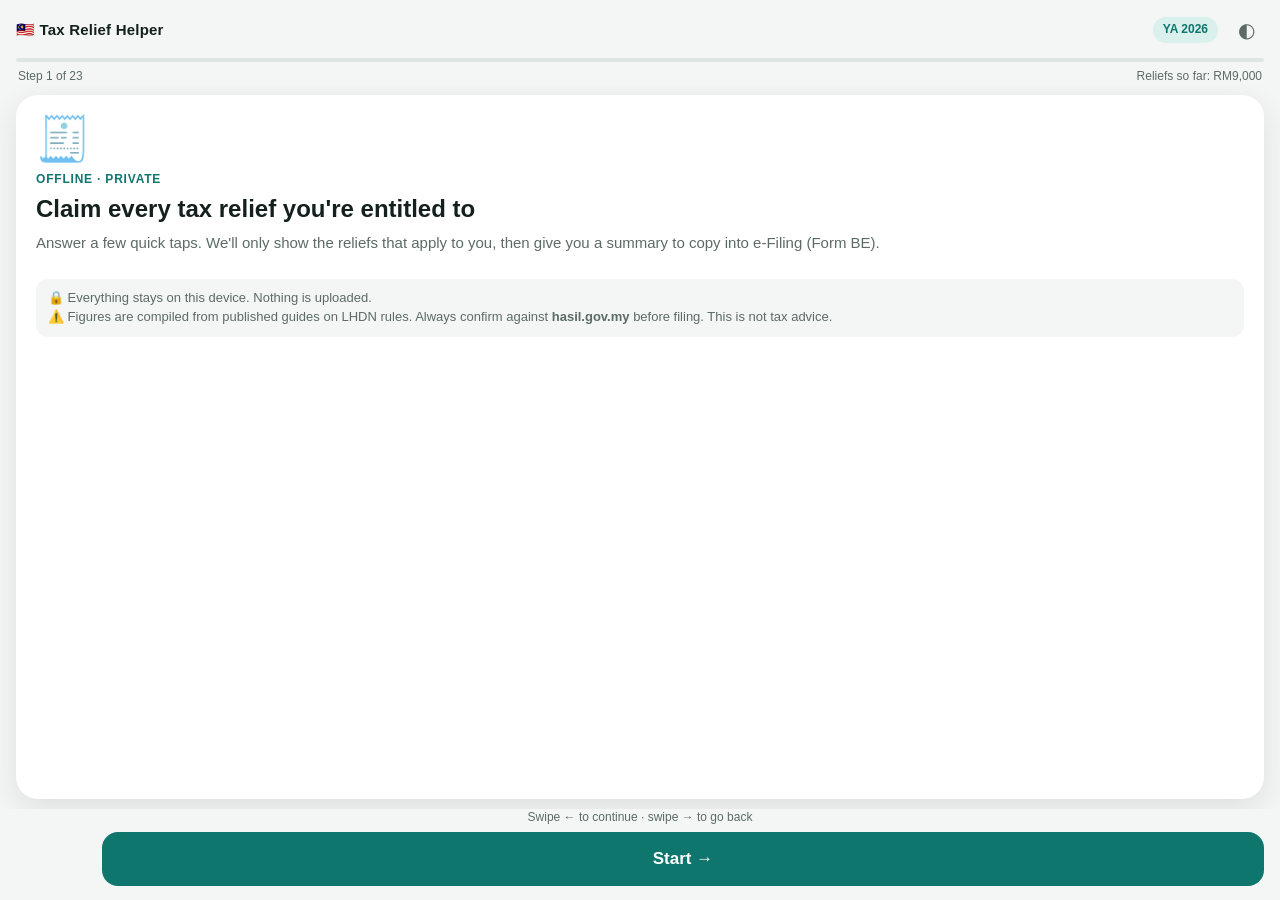
==== tax-relief/index.html @ a1e0f0de "Add offline Malaysia tax relief helper (YA 2025/2026) Co-Authored-By: Claude Opus 5.5 <noreply@anthr" ====
<!doctype html>
<html lang="en">
<head>
<meta charset="utf-8">
<meta name="viewport" content="width=device-width, initial-scale=1, viewport-fit=cover, user-scalable=no">
<meta name="theme-color" content="#0f766e">
<meta name="apple-mobile-web-app-capable" content="yes">
<meta name="apple-mobile-web-app-status-bar-style" content="black-translucent">
<meta name="apple-mobile-web-app-title" content="Relief Helper">
<title>Tax Relief Helper</title>
<style>
:root{
  --bg:#f4f6f5; --card:#ffffff; --ink:#14201d; --muted:#5c6b67; --line:#dfe5e3;
  --brand:#0f766e; --brand-ink:#ffffff; --brand-soft:#d9f0ec; --accent:#f59e0b; --danger:#c2410c; --ok:#15803d;
  --shadow:0 10px 30px rgba(15,40,35,.10);
}
@media (prefers-color-scheme: dark){
  :root:not([data-theme="light"]){
    --bg:#0c1311; --card:#15201d; --ink:#e8efed; --muted:#9db0ab; --line:#26332f;
    --brand:#2dd4bf; --brand-ink:#04201c; --brand-soft:#123a34; --accent:#fbbf24; --danger:#fb923c; --ok:#4ade80;
    --shadow:0 10px 30px rgba(0,0,0,.4);
  }
}
:root[data-theme="dark"]{
  --bg:#0c1311; --card:#15201d; --ink:#e8efed; --muted:#9db0ab; --line:#26332f;
  --brand:#2dd4bf; --brand-ink:#04201c; --brand-soft:#123a34; --accent:#fbbf24; --danger:#fb923c; --ok:#4ade80;
  --shadow:0 10px 30px rgba(0,0,0,.4);
}
*{box-sizing:border-box;-webkit-tap-highlight-color:transparent}
html,body{margin:0;height:100%;background:var(--bg);color:var(--ink);font:16px/1.45 -apple-system,BlinkMacSystemFont,"Segoe UI",Roboto,Helvetica,Arial,sans-serif;overscroll-behavior:none}
body{display:flex;flex-direction:column;padding:env(safe-area-inset-top) env(safe-area-inset-right) env(safe-area-inset-bottom) env(safe-area-inset-left)}
header{display:flex;align-items:center;gap:10px;padding:12px 16px 6px}
header h1{font-size:15px;margin:0;font-weight:700;letter-spacing:.2px;flex:1}
header .pill{font-size:12px;font-weight:700;background:var(--brand-soft);color:var(--brand);padding:4px 10px;border-radius:99px}
.iconbtn{border:0;background:transparent;color:var(--muted);font-size:20px;width:36px;height:36px;border-radius:10px}
.progress{height:4px;margin:4px 16px 0;background:var(--line);border-radius:4px;overflow:hidden}
.progress>i{display:block;height:100%;width:0;background:var(--brand);transition:width .3s}
.meta{display:flex;justify-content:space-between;font-size:12px;color:var(--muted);padding:6px 18px 0}
main{flex:1;position:relative;overflow:hidden;touch-action:pan-y}
.card{position:absolute;inset:10px 16px 10px;background:var(--card);border-radius:22px;box-shadow:var(--shadow);padding:22px 20px;display:flex;flex-direction:column;overflow-y:auto;transition:transform .28s ease,opacity .28s ease}
.card.out-left{transform:translateX(-110%);opacity:0}
.card.out-right{transform:translateX(110%);opacity:0}
.card.in-right{transform:translateX(110%);opacity:0;transition:none}
.card.in-left{transform:translateX(-110%);opacity:0;transition:none}
.emoji{font-size:44px;line-height:1;margin-bottom:10px}
.kicker{font-size:12px;font-weight:700;text-transform:uppercase;letter-spacing:.8px;color:var(--brand)}
h2{font-size:24px;line-height:1.2;margin:6px 0 8px}
p.sub{color:var(--muted);margin:0 0 14px;font-size:15px}
.cap{display:inline-block;font-size:13px;font-weight:700;color:var(--ink);background:var(--brand-soft);padding:4px 10px;border-radius:99px;margin-bottom:14px}
.spacer{flex:1;min-height:12px}
.opts{display:grid;gap:10px}
.opt{display:flex;align-items:center;gap:12px;width:100%;text-align:left;border:2px solid var(--line);background:transparent;color:var(--ink);border-radius:16px;padding:16px;font-size:17px;font-weight:600}
.opt .e{font-size:24px}
.opt.sel{border-color:var(--brand);background:var(--brand-soft)}
.opt:active{transform:scale(.98)}
.row2{display:grid;grid-template-columns:1fr 1fr;gap:10px}
.big{font-size:40px;font-weight:800;letter-spacing:-1px;margin:6px 0 2px;font-variant-numeric:tabular-nums}
.big small{font-size:18px;font-weight:700;color:var(--muted);margin-right:4px}
.chips{display:flex;flex-wrap:wrap;gap:8px;margin:12px 0}
.chip{border:2px solid var(--line);background:transparent;color:var(--ink);border-radius:99px;padding:10px 14px;font-size:15px;font-weight:700}
.chip.sel{border-color:var(--brand);background:var(--brand);color:var(--brand-ink)}
input[type=range]{width:100%;height:44px;accent-color:var(--brand);margin:4px 0}
.stepper{display:flex;align-items:center;justify-content:space-between;border:2px solid var(--line);border-radius:16px;padding:8px 10px 8px 16px;margin-bottom:10px}
.stepper .lab{font-weight:600;font-size:15px;flex:1;padding-right:8px}
.stepper .lab small{display:block;color:var(--muted);font-weight:500;font-size:12.5px}
.stepper .ctl{display:flex;align-items:center;gap:8px}
.stepper button{width:44px;height:44px;border-radius:12px;border:0;background:var(--brand-soft);color:var(--brand);font-size:24px;font-weight:800}
.stepper .n{min-width:24px;text-align:center;font-weight:800;font-size:20px;font-variant-numeric:tabular-nums}
.sublist .item{border-top:1px solid var(--line);padding:12px 0}
.sublist .item:first-child{border-top:0}
.sublist .hd{display:flex;justify-content:space-between;font-weight:600;font-size:15px}
.sublist .hd span:last-child{font-variant-numeric:tabular-nums}
.note{font-size:13px;color:var(--muted);background:var(--bg);border-radius:12px;padding:10px 12px;margin-top:12px}
.warn{color:var(--danger)}
.nav{display:flex;gap:10px;padding:0 16px 14px}
.nav button{flex:1;height:54px;border-radius:16px;border:0;font-size:17px;font-weight:700}
.nav .back{background:var(--card);color:var(--ink);box-shadow:var(--shadow);flex:0 0 76px}
.nav .next{background:var(--brand);color:var(--brand-ink)}
.nav .skip{background:transparent;color:var(--muted);flex:0 0 auto;padding:0 12px}
.hint{text-align:center;font-size:12px;color:var(--muted);padding:0 0 6px}
.sum-row{display:flex;justify-content:space-between;gap:12px;padding:9px 0;border-bottom:1px solid var(--line);font-size:15px}
.sum-row span:last-child{font-weight:700;font-variant-numeric:tabular-nums;white-space:nowrap}
.sum-row.total{border-bottom:0;font-size:17px}
.hero{background:var(--brand);color:var(--brand-ink);border-radius:18px;padding:16px;margin:4px 0 14px}
.hero .l{font-size:13px;opacity:.85;font-weight:600}
.hero .v{font-size:32px;font-weight:800;font-variant-numeric:tabular-nums}
.hero .g{display:grid;grid-template-columns:1fr 1fr;gap:10px;margin-top:10px}
.hero .g div{background:rgba(255,255,255,.14);border-radius:12px;padding:8px 10px}
.hero .g b{display:block;font-size:18px}
h3{font-size:15px;margin:18px 0 6px}
.docs li{margin:4px 0;font-size:14px}
.actions{display:grid;grid-template-columns:1fr 1fr;gap:10px;margin-top:16px}
.actions button{height:48px;border-radius:14px;border:2px solid var(--line);background:transparent;color:var(--ink);font-weight:700;font-size:15px}
.toast{position:fixed;left:50%;bottom:calc(90px + env(safe-area-inset-bottom));transform:translateX(-50%);background:var(--ink);color:var(--bg);padding:10px 16px;border-radius:12px;font-size:14px;opacity:0;transition:opacity .2s;pointer-events:none}
.toast.show{opacity:1}
@media print{
  header,.progress,.meta,.nav,.hint,.actions{display:none!important}
  main{overflow:visible}
  .card{position:static;box-shadow:none;inset:auto}
}
</style>
</head>
<body>
<header>
  <h1>🇲🇾 Tax Relief Helper</h1>
  <span class="pill" id="yaPill">YA 2026</span>
  <button class="iconbtn" id="themeBtn" aria-label="Switch theme">◐</button>
</header>
<div class="progress"><i id="bar"></i></div>
<div class="meta"><span id="stepNo"></span><span id="runTotal"></span></div>
<main id="stage"></main>
<div class="hint" id="hint">Swipe ← to continue · swipe → to go back</div>
<div class="nav">
  <button class="back" id="backBtn" aria-label="Back">←</button>
  <button class="skip" id="skipBtn">Not for me</button>
  <button class="next" id="nextBtn">Next →</button>
</div>
<div class="toast" id="toast"></div>

<script>
"use strict";
/* ============================================================
   RELIEF DATA — Malaysia resident individual, Form BE.
   YA 2025 = income earned in 2025 (filed in 2026).
   YA 2026 = income earned in 2026 (filed in 2027), with Budget 2026 changes.
   Figures compiled from published guides; verify against LHDN (hasil.gov.my).
   ============================================================ */
const RM = n => "RM" + Math.round(n).toLocaleString("en-MY");
const BANDS = [[5000,0],[15000,.01],[15000,.03],[15000,.06],[20000,.11],[30000,.19],[300000,.25],[200000,.26],[1400000,.28],[Infinity,.30]];
function taxOn(ci){let t=0,left=Math.max(0,ci);for(const [w,r] of BANDS){const x=Math.min(left,w);t+=x*r;left-=x;if(left<=0)break;}return t;}

const RELIEFS = [
  {id:"individual", cat:"Personal", e:"🧍", t:"Individual & dependent relatives", cap:9000, auto:true,
   docs:[], note:"Given automatically to every resident individual."},
  {id:"disabledSelf", cat:"Personal", e:"♿", t:"Disabled individual", cap:7000, fixed:true, when:s=>s.a.disabled==="yes",
   docs:["JKM disability (OKU) card / certification"]},
  {id:"spouse", cat:"Family", e:"💍", t:"Spouse / alimony to former wife", cap:4000, fixed:true, when:s=>s.a.married==="yes" && s.a.spouseIncome==="no",
   docs:["Marriage certificate","Spouse's proof of no income / joint assessment election"]},
  {id:"disabledSpouse", cat:"Family", e:"♿", t:"Disabled spouse", cap:6000, fixed:true, when:s=>s.a.married==="yes" && s.a.spouseDisabled==="yes",
   docs:["Spouse's JKM certification"]},
  {id:"childcare", cat:"Children", e:"🧸", ya:{2025:"Registered childcare centre / kindergarten, child aged 6 or below",2026:"Registered childcare, kindergarten, day-care or after-school transit centre, child aged 12 or below"},
   t:"Childcare / kindergarten fees", cap:3000, when:s=>s.a.youngKids==="yes",
   docs:["Receipts from a centre registered with JKM / Ministry of Education"], tip:"Only one parent can claim for the same child."},
  {id:"breastfeed", cat:"Children", e:"🍼", t:"Breastfeeding equipment", cap:1000, when:s=>s.a.gender==="f" && s.a.baby==="yes",
   docs:["Receipt for breast pump, cooler bag, etc."], tip:"Mothers only, child aged 2 or below, once every 2 years."},
  {id:"sspn", cat:"Children", e:"🎓", t:"SSPN net savings", cap:8000, when:s=>s.a.hasKids==="yes",
   docs:["SSPN annual statement (deposits minus withdrawals in the year)"]},
  {id:"medical", cat:"Medical", e:"🩺", t:"Medical expenses — self, spouse & children", cap:10000, group:true, when:()=>true,
   subs:[
     {id:"serious", t:"Serious illness & fertility treatment", cap:10000},
     {id:"vaccine", t:"Vaccinations", cap:1000, ya:{2025:"Listed vaccines only",2026:"Any NPRA-registered vaccine"}},
     {id:"dental", t:"Dental examination & treatment", cap:1000},
     {id:"checkup", t:"Check-up, screening, self-test kits, mental health", cap:1000},
     {id:"learning", t:"Child learning disability — diagnosis & intervention", capYA:{2025:6000,2026:10000}, when:s=>s.a.hasKids==="yes"}
   ], docs:["Clinic/hospital receipts","Doctor's certification for serious illness"]},
  {id:"parents", cat:"Medical", e:"👵", t:"Medical care for parents / grandparents", cap:8000, when:s=>s.a.parents==="yes",
   docs:["Receipts","Medical practitioner's certification for care/treatment"], tip:"Includes full check-up & vaccination (sub-limit RM1,000). Parents must live in Malaysia."},
  {id:"equipment", cat:"Medical", e:"🦽", t:"Supporting equipment for disabled family", cap:6000, when:s=>s.a.disabledFamily==="yes"||s.a.disabled==="yes",
   docs:["Receipts for wheelchair, hearing aid, dialysis machine, prosthetics, etc."], tip:"Spectacles and optical lenses don't qualify."},
  {id:"eduFees", cat:"Education", e:"📚", t:"Your own education fees", cap:7000, when:s=>s.a.studying==="yes",
   docs:["Fee receipts","Offer letter / course details"], tip:"Recognised upskilling / self-enhancement courses are capped at RM2,000 within this."},
  {id:"lifestyle", cat:"Lifestyle", e:"📱", t:"Lifestyle — books, gadgets, internet", cap:2500, when:()=>true,
   docs:["Receipts for books, phone, tablet, PC","Internet bills in your name"], tip:"Not for business use. Covers self, spouse and children."},
  {id:"sports", cat:"Lifestyle", e:"🏸", t:"Sports & fitness", cap:1000, when:()=>true,
   docs:["Receipts for equipment, gym / court fees, race registrations"]},
  {id:"tourism", cat:"Lifestyle", e:"🏝️", t:"Tourist attraction & cultural entrance fees", cap:1000, onlyYA:[2026], when:()=>true,
   docs:["Entrance tickets / receipts"], tip:"New for YA 2026 (Budget 2026)."},
  {id:"green", cat:"Lifestyle", e:"🔌", ya:{2025:"EV charging equipment / subscription, food waste composting machine",2026:"EV charging, composting machine, food waste grinder, home CCTV"},
   t:"EV charging & green home items", cap:2500, when:()=>true,
   docs:["Purchase / installation / subscription receipts"], tip:"Not for business use."},
  {id:"epf", cat:"Savings", e:"🏦", t:"EPF contributions (employee)", cap:4000, suggest:s=>Math.min(4000,s.income*0.11), when:s=>s.a.job==="employed"||s.a.job==="self",
   docs:["EA form (shows EPF deducted)","i-Akaun statement"], tip:"Part of the RM7,000 combined life insurance + EPF limit."},
  {id:"life", cat:"Savings", e:"🛡️", t:"Life insurance / family takaful", ya:{2025:"Self and spouse",2026:"Self, spouse and (new) eligible children"}, cap:3000, when:()=>true,
   docs:["Insurer's annual premium statement"]},
  {id:"prs", cat:"Savings", e:"📈", t:"Private Retirement Scheme & deferred annuity", cap:3000, when:()=>true,
   docs:["PRS provider's annual statement"]},
  {id:"eduMed", cat:"Savings", e:"🏥", t:"Education & medical insurance premiums", cap:4000, when:()=>true,
   docs:["Insurer's annual premium statement"]},
  {id:"socso", cat:"Savings", e:"🧾", t:"SOCSO & EIS contributions", cap:350, suggest:s=>s.a.job==="employed"?Math.min(350,Math.round(Math.min(s.income,72000)*0.007)):0, when:s=>s.a.job==="employed",
   docs:["EA form / payslips"]},
  {id:"home", cat:"Housing", e:"🏠", t:"First home loan interest", capFn:s=>s.a.homePrice==="low"?7000:5000, when:s=>s.a.firstHome==="yes",
   docs:["SPA (signed 1 Jan 2025 – 31 Dec 2027)","Bank's yearly interest statement"], tip:"Interest only, first 3 consecutive years. RM7,000 if price ≤ RM500k; RM5,000 if RM500,001–750,000."}
];

/* Child relief per head (fixed). */
const KIDS = [
  {id:"u18", t:"Under 18", rm:2000},
  {id:"preU", t:"18+ in pre-university", sub:"A-Level, matriculation, foundation", rm:2000},
  {id:"higher", t:"18+ diploma or degree", sub:"Diploma+ in Malaysia, degree+ abroad", rm:8000},
  {id:"oku", t:"Disabled child", sub:"Unmarried, any age", rm:8000},
  {id:"okuStudy", t:"Disabled child also in higher education", sub:"Adds RM8,000 on top", rm:8000}
];

/* ============================================================ STATE */
const KEY = "my-tax-relief-helper-v1";
const fresh = () => ({ya:2026, income:60000, a:{}, amt:{}, sub:{}, kids:{}, zakat:0, donation:0, step:0});
let S = fresh();
try{ const saved = JSON.parse(localStorage.getItem(KEY)||"null"); if(saved && saved.a) S = Object.assign(fresh(), saved); }catch(e){}
const save = () => { try{ localStorage.setItem(KEY, JSON.stringify(S)); }catch(e){} };

function capOf(r){ if(r.capFn) return r.capFn(S); return r.cap; }
function subCap(sb){ return sb.capYA ? sb.capYA[S.ya] : sb.cap; }
function activeReliefs(){ return RELIEFS.filter(r => (!r.onlyYA || r.onlyYA.includes(S.ya)) && (!r.when || r.when(S))); }
function claimOf(r){
  if(r.auto) return r.cap;
  if(r.group){ const subs=r.subs.filter(sb=>!sb.when||sb.when(S)); let t=0; for(const sb of subs) t+=Math.min(S.sub[sb.id]||0, subCap(sb)); return Math.min(t, r.cap); }
  if(r.fixed) return S.amt[r.id] ? r.cap : 0;
  return Math.min(S.amt[r.id]||0, capOf(r));
}
function kidsTotal(){ return KIDS.reduce((t,k)=>t+(S.kids[k.id]||0)*k.rm,0); }
function compute(){
  const rel = activeReliefs();
  let reliefs = rel.reduce((t,r)=>t+claimOf(r),0);
  // EPF + life insurance share a RM7,000 combined limit
  const epf = rel.find(r=>r.id==="epf") ? claimOf(RELIEFS.find(r=>r.id==="epf")) : 0;
  const life = claimOf(RELIEFS.find(r=>r.id==="life"));
  const over = Math.max(0, epf + life - 7000); reliefs -= over;
  if(S.a.hasKids==="yes") reliefs += kidsTotal();
  const donation = Math.min(S.donation||0, S.income*0.10);
  const aggregate = Math.max(0, S.income - donation);
  const chargeable = Math.max(0, aggregate - reliefs);
  const grossTax = taxOn(chargeable);
  let rebate = 0;
  if(chargeable <= 35000){ rebate += 400; if(S.a.married==="yes" && S.a.spouseIncome==="no") rebate += 400; }
  const zakat = S.zakat||0;
  const payable = Math.max(0, grossTax - rebate - zakat);
  const noRelief = Math.max(0, taxOn(Math.max(0, aggregate - 9000)) - (aggregate-9000<=35000?400:0) - zakat);
  return {reliefs, donation, aggregate, chargeable, grossTax, rebate, zakat, payable, saved: Math.max(0, noRelief - payable)};
}

/* ============================================================ STEPS */
function q(key, emoji, kicker, title, sub, options, extra={}){
  return Object.assign({type:"choice", key, emoji, kicker, title, sub, options}, extra);
}
const YN = [{v:"yes",l:"Yes",e:"👍"},{v:"no",l:"No",e:"👎"}];

function buildSteps(){
  const st = [];
  st.push({type:"welcome"});
  st.push(q("ya","📅","Year","Which year are you claiming for?","YA = Year of Assessment (the year you earned the income).",
    [{v:2026,l:"YA 2026 — income in 2026",e:"🆕",sub:"File in 2027 · includes Budget 2026 changes"},{v:2025,l:"YA 2025 — income in 2025",e:"🗂️",sub:"File in 2026"}],{num:true, root:true}));
  st.push({type:"income"});
  st.push(q("job","💼","About you","How do you earn your income?","",
    [{v:"employed",l:"Salaried employee",e:"🧑‍💼"},{v:"self",l:"Self-employed / business",e:"🛠️"},{v:"other",l:"Other / retired",e:"🌴"}]));
  st.push(q("gender","🙂","About you","You are…","Only used for mother-specific reliefs.",[{v:"f",l:"Female",e:"👩"},{v:"m",l:"Male",e:"👨"}]));
  st.push(q("disabled","♿","About you","Are you registered as OKU with JKM?","",YN));
  st.push(q("married","💍","Family","Are you married?","",YN));
  if(S.a.married==="yes"){
    st.push(q("spouseIncome","💼","Family","Does your spouse have income?","Choose No if your spouse has no income or elects joint assessment under you.",YN));
    st.push(q("spouseDisabled","♿","Family","Is your spouse registered OKU?","",YN));
  }
  st.push(q("hasKids","👨‍👩‍👧","Family","Do you have children?","Including adopted and step-children.",YN));
  if(S.a.hasKids==="yes"){
    st.push({type:"kids"});
    st.push(q("youngKids","🧸","Family", S.ya===2026?"Any child aged 12 or below in childcare / after-school care?":"Any child aged 6 or below in childcare / kindergarten?","",YN));
    if(S.a.gender==="f") st.push(q("baby","🍼","Family","Do you have a child aged 2 or below?","",YN));
  }
  st.push(q("parents","👵","Family","Did you pay for your parents' or grandparents' medical care?","",YN));
  st.push(q("disabledFamily","🦽","Family","Did you buy equipment for a disabled spouse, child or parent?","",YN));
  st.push(q("studying","📚","Education","Did you pay for your own course or studies?","Degree, master's, PhD, professional or recognised upskilling courses.",YN));
  st.push(q("firstHome","🏠","Housing","Did you buy your first home (SPA signed 2025–2027)?","",YN));
  if(S.a.firstHome==="yes") st.push(q("homePrice","🏷️","Housing","What was the home's price?","",[{v:"low",l:"Up to RM500,000",e:"🏡",sub:"Relief up to RM7,000"},{v:"mid",l:"RM500,001 – RM750,000",e:"🏘️",sub:"Relief up to RM5,000"}]));
  st.push({type:"divider"});
  for(const r of activeReliefs()){ if(r.auto) continue; if(r.fixed){ st.push({type:"fixed", r}); continue; } st.push({type: r.group?"group":"amount", r}); }
  st.push({type:"extras"});
  st.push({type:"summary"});
  return st;
}

/* ============================================================ RENDER */
const stage = document.getElementById("stage");
let steps = buildSteps(), current = null;
S.step = Math.min(S.step||0, steps.length-1);

function el(html){ const d=document.createElement("div"); d.className="card"; d.innerHTML=html; return d; }
function esc(s){ return String(s).replace(/[&<>"]/g,c=>({"&":"&amp;","<":"&lt;",">":"&gt;",'"':"&quot;"}[c])); }
function yaText(obj){ return obj ? obj[S.ya] : ""; }

function amountUI(id, cap, value, label){
  const pcts = [0,.25,.5,.75,1];
  const step = cap<=1000?50:cap<=5000?100:250;
  return `<div data-amt="${id}" data-cap="${cap}">
    ${label?`<div class="hd"><span>${esc(label)}</span><span>max ${RM(cap)}</span></div>`:""}
    <div class="big"><small>RM</small><span class="val">${Math.round(value).toLocaleString("en-MY")}</span></div>
    <div class="chips">${pcts.map(p=>`<button class="chip ${Math.round(value)===Math.round(cap*p)?"sel":""}" data-set="${Math.round(cap*p)}">${p===0?"None":p===1?"Max":Math.round(p*100)+"%"}</button>`).join("")}</div>
    <input type="range" min="0" max="${cap}" step="${step}" value="${value}" aria-label="Amount">
  </div>`;
}

function render(dir){
  steps = buildSteps();
  S.step = Math.max(0, Math.min(S.step, steps.length-1));
  const s = steps[S.step];
  const card = makeCard(s);
  if(current){
    const old = current;
    old.classList.add(dir>0?"out-left":"out-right");
    setTimeout(()=>old.remove(), 300);
    card.classList.add(dir>0?"in-right":"in-left");
    stage.appendChild(card);
    requestAnimationFrame(()=>requestAnimationFrame(()=>card.classList.remove("in-right","in-left")));
  } else stage.appendChild(card);
  current = card;
  updateChrome(s);
  save();
}

function updateChrome(s){
  const pct = Math.round(S.step/(steps.length-1)*100);
  document.getElementById("bar").style.width = pct+"%";
  document.getElementById("stepNo").textContent = `Step ${S.step+1} of ${steps.length}`;
  const c = compute();
  document.getElementById("runTotal").textContent = `Reliefs so far: ${RM(c.reliefs)}`;
  document.getElementById("yaPill").textContent = "YA "+S.ya;
  const back = document.getElementById("backBtn"), next=document.getElementById("nextBtn"), skip=document.getElementById("skipBtn");
  back.style.visibility = S.step===0?"hidden":"visible";
  skip.style.display = (s.type==="amount"||s.type==="group"||s.type==="fixed")?"":"none";
  next.textContent = s.type==="welcome"?"Start →":s.type==="summary"?"Start over":"Next →";
  document.getElementById("hint").style.visibility = s.type==="summary"?"hidden":"visible";
}

function makeCard(s){
  switch(s.type){
    case "welcome": return el(`
      <div class="emoji">🧾</div><div class="kicker">Offline · private</div>
      <h2>Claim every tax relief you're entitled to</h2>
      <p class="sub">Answer a few quick taps. We'll only show the reliefs that apply to you, then give you a summary to copy into e-Filing (Form BE).</p>
      <div class="note">🔒 Everything stays on this device. Nothing is uploaded.<br>⚠️ Figures are compiled from published guides on LHDN rules. Always confirm against <b>hasil.gov.my</b> before filing. This is not tax advice.</div>
      <div class="spacer"></div>
      ${Object.keys(S.a).length?`<button class="opt" data-reset="1"><span class="e">🔄</span>Clear my saved answers</button>`:""}`);
    case "choice": {
      const cur = S.a[s.key] ?? (s.key==="ya"?S.ya:undefined);
      return el(`<div class="emoji">${s.emoji}</div><div class="kicker">${s.kicker}</div><h2>${esc(s.title)}</h2>${s.sub?`<p class="sub">${esc(s.sub)}</p>`:""}
        <div class="spacer"></div>
        <div class="opts">${s.options.map(o=>`<button class="opt ${String(cur)===String(o.v)?"sel":""}" data-choice="${s.key}" data-v="${o.v}"><span class="e">${o.e}</span><span>${esc(o.l)}${o.sub?`<br><small style="color:var(--muted);font-weight:500">${esc(o.sub)}</small>`:""}</span></button>`).join("")}</div>`);
    }
    case "income": {
      const presets=[36000,60000,96000,150000];
      return el(`<div class="emoji">💰</div><div class="kicker">Income · ${S.ya}</div><h2>Roughly how much did you earn in ${S.ya}?</h2>
        <p class="sub">Total yearly income before deductions (salary + bonus + other income). Used only to estimate your tax.</p>
        <div class="big"><small>RM</small><span id="incVal">${S.income.toLocaleString("en-MY")}</span></div>
        <div class="chips">${presets.map(p=>`<button class="chip ${S.income===p?"sel":""}" data-inc="${p}">${p>=1000?(p/1000)+"k":p}</button>`).join("")}</div>
        <input id="incRange" type="range" min="0" max="400000" step="1000" value="${S.income}" aria-label="Yearly income">
        <div class="note">Tip: your EA form from your employer shows this figure.</div>`);
    }
    case "kids": return el(`<div class="emoji">👧</div><div class="kicker">Child relief</div><h2>How many children in each group?</h2>
        <p class="sub">Unmarried children. Tap + or −. Relief is per child.</p>
        ${KIDS.map(k=>`<div class="stepper"><div class="lab">${esc(k.t)} <small>${k.sub?esc(k.sub)+" · ":""}${RM(k.rm)} each</small></div>
          <div class="ctl"><button data-kid="${k.id}" data-d="-1">−</button><span class="n">${S.kids[k.id]||0}</span><button data-kid="${k.id}" data-d="1">+</button></div></div>`).join("")}
        <div class="note">If you and your spouse are assessed separately, each child's relief is claimed by one parent (or shared).</div>`);
    case "divider": {
      const n = activeReliefs().filter(r=>!r.auto).length;
      return el(`<div class="emoji">✅</div><div class="kicker">Profile done</div><h2>${n} reliefs may apply to you</h2>
        <p class="sub">Next, set how much you spent on each. Tap a quick amount or slide. Tap <b>Not for me</b> to skip.</p>
        <div class="note">Your RM9,000 individual relief is already included.</div>`);
    }
    case "fixed": {
      const r=s.r;
      if(S.amt[r.id]===undefined) S.amt[r.id]=1;
      return el(`<div class="emoji">${r.e}</div><div class="kicker">${r.cat}</div><h2>${esc(r.t)}</h2>
        <span class="cap">Fixed relief ${RM(r.cap)}</span>
        <p class="sub">Based on your answers you qualify. Keep these ready:</p>
        <ul class="docs">${r.docs.map(d=>`<li>${esc(d)}</li>`).join("")}</ul>
        <div class="spacer"></div>
        <div class="opts"><button class="opt ${S.amt[r.id]?"sel":""}" data-fixed="${r.id}" data-v="1"><span class="e">✅</span>Claim ${RM(r.cap)}</button>
        <button class="opt ${!S.amt[r.id]?"sel":""}" data-fixed="${r.id}" data-v="0"><span class="e">✖️</span>Don't claim</button></div>`);
    }
    case "amount": {
      const r=s.r, cap=capOf(r);
      if(S.amt[r.id]===undefined && r.suggest) S.amt[r.id]=Math.round(r.suggest(S)/10)*10;
      const v=Math.min(S.amt[r.id]||0, cap);
      const scope = yaText(r.ya);
      return el(`<div class="emoji">${r.e}</div><div class="kicker">${r.cat}</div><h2>${esc(r.t)}</h2>
        <span class="cap">Up to ${RM(cap)}</span>
        ${scope?`<p class="sub">${esc(scope)}</p>`:""}
        ${amountUI(r.id, cap, v)}
        ${r.suggest?`<div class="note">💡 Pre-filled estimate from your income. Check your EA form / statement.</div>`:""}
        ${r.tip?`<div class="note">${esc(r.tip)}</div>`:""}
        <div class="note">📎 Keep: ${r.docs.map(esc).join(" · ")}</div>`);
    }
    case "group": {
      const r=s.r, subs=r.subs.filter(sb=>!sb.when||sb.when(S));
      return el(`<div class="emoji">${r.e}</div><div class="kicker">${r.cat}</div><h2>${esc(r.t)}</h2>
        <span class="cap">Up to ${RM(r.cap)} combined · <span id="grpTot">${RM(claimOf(r))}</span></span>
        <div class="sublist">${subs.map(sb=>`<div class="item">${amountUI("sub:"+sb.id, subCap(sb), Math.min(S.sub[sb.id]||0, subCap(sb)), sb.t)}${sb.ya?`<div class="note" style="margin-top:0">${esc(yaText(sb.ya))}</div>`:""}</div>`).join("")}</div>
        <div class="note">📎 Keep: ${r.docs.map(esc).join(" · ")}</div>`);
    }
    case "extras": return el(`<div class="emoji">🕌</div><div class="kicker">Rebates & deductions</div><h2>Zakat and donations</h2>
        <p class="sub">Zakat reduces your tax directly (ringgit for ringgit). Approved donations reduce your income, up to 10% of it.</p>
        ${amountUI("zakat", 10000, Math.min(S.zakat,10000), "Zakat / fitrah paid")}
        <div style="height:10px"></div>
        ${amountUI("donation", Math.max(1000, Math.round(S.income*0.10/100)*100), Math.min(S.donation, Math.max(1000,Math.round(S.income*0.10/100)*100)), "Donations to approved bodies")}
        <div class="note">📎 Keep official receipts with the approval reference number.</div>`);
    case "summary": return summaryCard();
  }
}

function summaryCard(){
  const c = compute();
  const rows = [];
  for(const r of activeReliefs()){ const v=claimOf(r); if(v>0) rows.push([r.e+" "+r.t, v, r]); }
  if(S.a.hasKids==="yes") for(const k of KIDS){ const n=S.kids[k.id]||0; if(n) rows.push(["👧 Child — "+k.t+" ×"+n, n*k.rm, {docs:["Birth certificate / MyKid","Proof of study for 18+"]}]); }
  const epf=claimOf(RELIEFS.find(r=>r.id==="epf")), life=claimOf(RELIEFS.find(r=>r.id==="life"));
  const docs = new Set(); rows.forEach(r=>(r[2].docs||[]).forEach(d=>docs.add(d)));
  if(S.zakat) docs.add("Zakat receipts"); if(S.donation) docs.add("Donation receipts (approved bodies)");
  const unused = activeReliefs().filter(r=>!r.auto && !r.fixed && claimOf(r)===0).map(r=>r.t);
  return el(`<div class="kicker">Your YA ${S.ya} summary</div><h2>Here's what to claim</h2>
    <div class="hero"><div class="l">Total reliefs</div><div class="v">${RM(c.reliefs)}</div>
      <div class="g"><div>Estimated tax<b>${RM(c.payable)}</b></div><div>Saved by reliefs<b>${RM(c.saved)}</b></div></div></div>
    ${rows.map(r=>`<div class="sum-row"><span>${esc(r[0])}</span><span>${RM(r[1])}</span></div>`).join("")}
    ${epf+life>7000?`<div class="note warn">EPF + life insurance are capped at RM7,000 combined; the extra ${RM(epf+life-7000)} was removed.</div>`:""}
    <h3>Tax estimate</h3>
    <div class="sum-row"><span>Income</span><span>${RM(S.income)}</span></div>
    ${c.donation?`<div class="sum-row"><span>Less approved donations</span><span>− ${RM(c.donation)}</span></div>`:""}
    <div class="sum-row"><span>Less reliefs</span><span>− ${RM(c.reliefs)}</span></div>
    <div class="sum-row"><span>Chargeable income</span><span>${RM(c.chargeable)}</span></div>
    <div class="sum-row"><span>Tax before rebates</span><span>${RM(c.grossTax)}</span></div>
    ${c.rebate?`<div class="sum-row"><span>Rebate (income ≤ RM35k)</span><span>− ${RM(c.rebate)}</span></div>`:""}
    ${c.zakat?`<div class="sum-row"><span>Zakat rebate</span><span>− ${RM(Math.min(c.zakat,c.grossTax-c.rebate>0?c.grossTax-c.rebate:0))}</span></div>`:""}
    <div class="sum-row total"><span>Estimated tax payable</span><span>${RM(c.payable)}</span></div>
    <div class="note">Compare this with the PCB (MTD) your employer deducted (on your EA form) to see if you'll get a refund.</div>
    ${unused.length?`<h3>💡 Not used yet</h3><p class="sub" style="margin:0">${unused.map(esc).join(" · ")}</p>`:""}
    <h3>📎 Documents to keep (7 years)</h3>
    <ul class="docs">${[...docs].map(d=>`<li>${esc(d)}</li>`).join("")||"<li>None needed beyond your EA form</li>"}</ul>
    <div class="actions"><button data-act="copy">📋 Copy summary</button><button data-act="print">🖨️ Print / PDF</button></div>
    <div class="note">Estimate for resident individuals using the YA ${S.ya} tax bands (0%–30%). Not tax advice — confirm figures with LHDN before submitting on MyTax.</div>`);
}

function summaryText(){
  const c=compute(); const lines=[`Tax relief summary — YA ${S.ya}`];
  for(const r of activeReliefs()){ const v=claimOf(r); if(v>0) lines.push(`${r.t}: ${RM(v)}`); }
  if(S.a.hasKids==="yes") for(const k of KIDS){ const n=S.kids[k.id]||0; if(n) lines.push(`Child — ${k.t} ×${n}: ${RM(n*k.rm)}`); }
  lines.push("", `Total reliefs: ${RM(c.reliefs)}`, `Chargeable income: ${RM(c.chargeable)}`, `Estimated tax payable: ${RM(c.payable)}`);
  if(S.zakat) lines.push(`Zakat: ${RM(S.zakat)}`);
  if(c.donation) lines.push(`Approved donations: ${RM(c.donation)}`);
  return lines.join("\n");
}

/* ============================================================ INTERACTION */
function toast(t){ const x=document.getElementById("toast"); x.textContent=t; x.classList.add("show"); setTimeout(()=>x.classList.remove("show"),1600); }
function go(d){
  const s = steps[S.step];
  if(s.type==="summary" && d>0){ if(!confirm("Start over and clear all answers?")) return; S = fresh(); current && current.remove(); current=null; render(1); return; }
  if(d>0 && s.type==="choice" && S.a[s.key]===undefined && s.key!=="ya"){ toast("Tap an option to continue"); return; }
  const ns = S.step + d; if(ns<0 || ns>=steps.length) return;
  S.step = ns; render(d);
  if(navigator.vibrate) try{navigator.vibrate(8);}catch(e){}
}
function refreshLive(){
  const c=compute(); document.getElementById("runTotal").textContent=`Reliefs so far: ${RM(c.reliefs)}`;
  const g=document.getElementById("grpTot"); const s=steps[S.step];
  if(g && s.r) g.textContent = RM(claimOf(s.r));
  save();
}
function setAmt(id, v){
  if(id.startsWith("sub:")) S.sub[id.slice(4)] = v;
  else if(id==="zakat") S.zakat = v; else if(id==="donation") S.donation = v;
  else S.amt[id] = v;
}
function syncAmtBox(box, v){
  box.querySelector(".val").textContent = Math.round(v).toLocaleString("en-MY");
  box.querySelector("input[type=range]").value = v;
  box.querySelectorAll(".chip").forEach(ch=>ch.classList.toggle("sel", +ch.dataset.set===Math.round(v)));
}

stage.addEventListener("click", e=>{
  const b = e.target.closest("button"); if(!b) return;
  if(b.dataset.choice){
    const key=b.dataset.choice; let v=b.dataset.v;
    if(key==="ya"){ S.ya=+v; } else S.a[key]=v;
    b.parentElement.querySelectorAll(".opt").forEach(o=>o.classList.toggle("sel", o===b));
    setTimeout(()=>go(1), 220);   // auto-advance: one tap per question
    return;
  }
  if(b.dataset.fixed){ S.amt[b.dataset.fixed] = +b.dataset.v; b.parentElement.querySelectorAll(".opt").forEach(o=>o.classList.toggle("sel",o===b)); refreshLive(); setTimeout(()=>go(1),220); return; }
  if(b.dataset.set!==undefined){ const box=b.closest("[data-amt]"); const v=+b.dataset.set; setAmt(box.dataset.amt, v); syncAmtBox(box, v); refreshLive(); return; }
  if(b.dataset.inc){ S.income=+b.dataset.inc; document.getElementById("incVal").textContent=S.income.toLocaleString("en-MY"); document.getElementById("incRange").value=S.income;
    b.parentElement.querySelectorAll(".chip").forEach(c=>c.classList.toggle("sel",c===b)); refreshLive(); return; }
  if(b.dataset.kid){ const k=b.dataset.kid; S.kids[k]=Math.max(0,Math.min(12,(S.kids[k]||0)+ +b.dataset.d)); b.parentElement.querySelector(".n").textContent=S.kids[k]; refreshLive(); return; }
  if(b.dataset.reset){ S=fresh(); save(); current.remove(); current=null; render(1); toast("Answers cleared"); return; }
  if(b.dataset.act==="copy"){ const t=summaryText(); (navigator.clipboard?navigator.clipboard.writeText(t):Promise.reject()).then(()=>toast("Summary copied"),()=>{prompt("Copy your summary:",t);}); return; }
  if(b.dataset.act==="print"){ window.print(); return; }
});
stage.addEventListener("input", e=>{
  const r=e.target; if(r.type!=="range") return;
  if(r.id==="incRange"){ S.income=+r.value; document.getElementById("incVal").textContent=S.income.toLocaleString("en-MY");
    r.parentElement.querySelectorAll("[data-inc]").forEach(c=>c.classList.toggle("sel",+c.dataset.inc===S.income)); refreshLive(); return; }
  const box=r.closest("[data-amt]"); if(!box) return; const v=+r.value; setAmt(box.dataset.amt, v); syncAmtBox(box, v); refreshLive();
});

document.getElementById("nextBtn").onclick = ()=>go(1);
document.getElementById("backBtn").onclick = ()=>go(-1);
document.getElementById("skipBtn").onclick = ()=>{
  const s=steps[S.step];
  if(s.type==="amount") S.amt[s.r.id]=0;
  if(s.type==="fixed") S.amt[s.r.id]=0;
  if(s.type==="group") s.r.subs.forEach(sb=>S.sub[sb.id]=0);
  go(1);
};

/* Swipe: horizontal gestures that don't start on a slider */
let sx=0, sy=0, st=0, tracking=false;
stage.addEventListener("touchstart", e=>{ if(e.target.closest("input[type=range]")) {tracking=false;return;} const t=e.touches[0]; sx=t.clientX; sy=t.clientY; st=Date.now(); tracking=true; }, {passive:true});
stage.addEventListener("touchend", e=>{
  if(!tracking) return; tracking=false;
  const t=e.changedTouches[0], dx=t.clientX-sx, dy=t.clientY-sy;
  if(Math.abs(dx)>60 && Math.abs(dx)>Math.abs(dy)*1.5 && Date.now()-st<700) go(dx<0?1:-1);
}, {passive:true});
document.addEventListener("keydown", e=>{ if(e.key==="ArrowRight") go(1); if(e.key==="ArrowLeft") go(-1); });

/* Theme toggle (remembered) */
const themeKey="my-tax-relief-theme";
try{ const th=localStorage.getItem(themeKey); if(th) document.documentElement.dataset.theme=th; }catch(e){}
document.getElementById("themeBtn").onclick=()=>{
  const dark = document.documentElement.dataset.theme ? document.documentElement.dataset.theme==="dark" : matchMedia("(prefers-color-scheme: dark)").matches;
  document.documentElement.dataset.theme = dark?"light":"dark";
  try{ localStorage.setItem(themeKey, document.documentElement.dataset.theme); }catch(e){}
};

render(1);
</script>
</body>
</html>
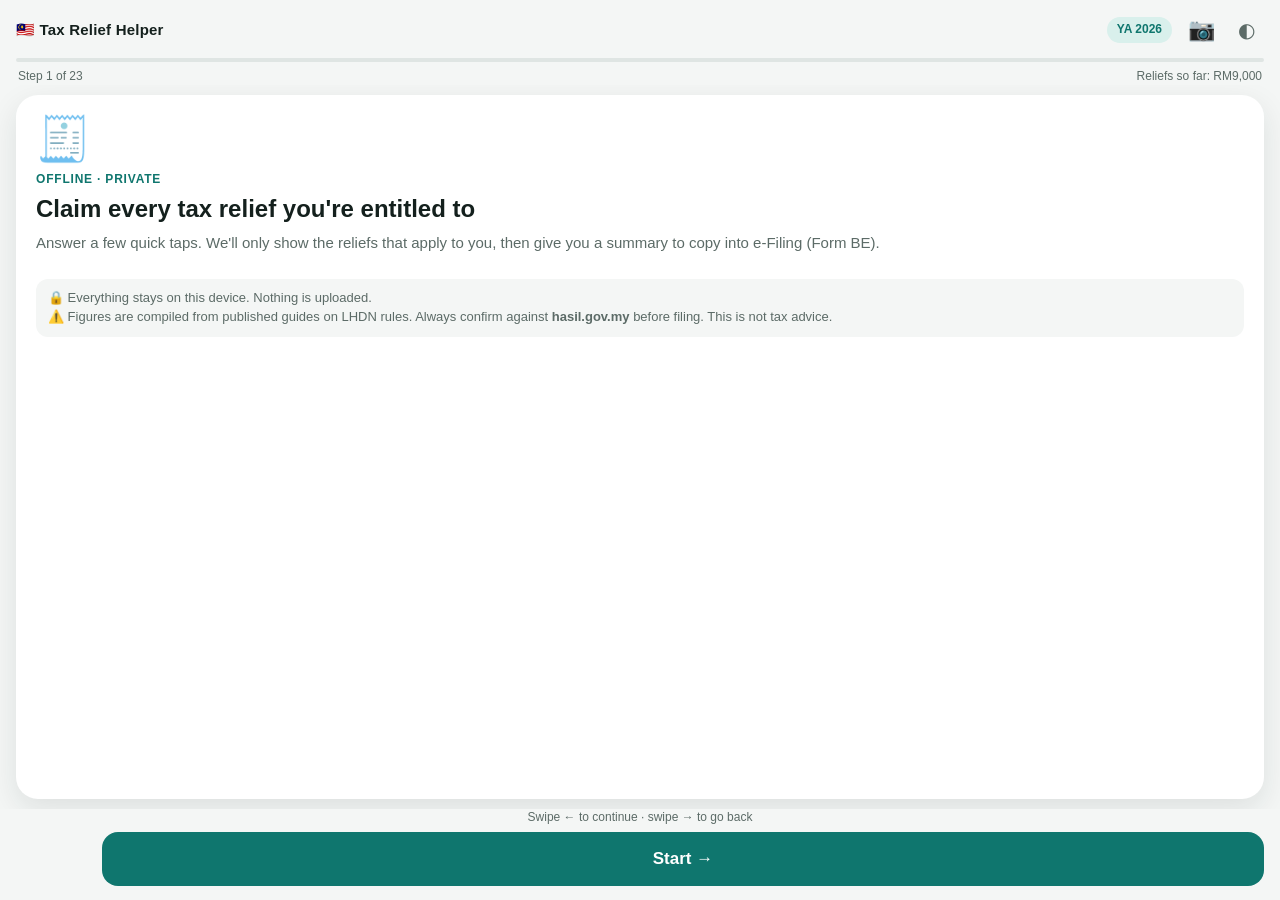
==== commit 63ccf723: "Fix Start over on iOS and add offline receipt checker Co-Authored-By: Claude Opus 5.5 <noreply@anthr" ====
--- a/tax-relief/index.html
+++ b/tax-relief/index.html
@@ -98,12 +98,39 @@
   main{overflow:visible}
   .card{position:static;box-shadow:none;inset:auto}
 }
+.sheet{position:fixed;inset:0;background:var(--bg);z-index:20;display:none;flex-direction:column;padding:env(safe-area-inset-top) env(safe-area-inset-right) env(safe-area-inset-bottom) env(safe-area-inset-left)}
+.sheet.open{display:flex}
+.sheet .top{display:flex;align-items:center;gap:10px;padding:12px 16px}
+.sheet .top h1{flex:1;font-size:17px;margin:0}
+.sheet .body{flex:1;overflow-y:auto;padding:0 16px 24px}
+.panel{background:var(--card);border-radius:20px;box-shadow:var(--shadow);padding:18px;margin-bottom:14px}
+.snap{display:flex;align-items:center;justify-content:center;gap:10px;width:100%;height:56px;border-radius:16px;border:0;background:var(--brand);color:var(--brand-ink);font-size:17px;font-weight:700}
+.snap.alt{background:var(--brand-soft);color:var(--brand)}
+.thumb{width:100%;max-height:260px;object-fit:contain;border-radius:14px;background:var(--bg);margin-top:12px}
+textarea{width:100%;min-height:110px;border:2px solid var(--line);border-radius:14px;background:var(--bg);color:var(--ink);padding:12px;font:15px/1.4 inherit;font-family:inherit;margin-top:8px;resize:vertical}
+.verdict{border-radius:16px;padding:14px;margin-top:12px}
+.verdict.ok{background:color-mix(in srgb,var(--ok) 16%,transparent)}
+.verdict.maybe{background:color-mix(in srgb,var(--accent) 18%,transparent)}
+.verdict.no{background:color-mix(in srgb,var(--danger) 16%,transparent)}
+.verdict h4{margin:0 0 4px;font-size:17px}
+.verdict p{margin:4px 0;font-size:14px}
+.cats{display:flex;flex-wrap:wrap;gap:8px;margin-top:10px}
+.rlist .r{display:flex;gap:12px;align-items:center;padding:10px 0;border-top:1px solid var(--line)}
+.rlist .r:first-child{border-top:0}
+.rlist img{width:52px;height:52px;object-fit:cover;border-radius:10px;background:var(--bg);flex:0 0 52px}
+.rlist .m{flex:1;font-size:14px;min-width:0}
+.rlist .m b{display:block;font-size:15px;white-space:nowrap;overflow:hidden;text-overflow:ellipsis}
+.rlist .x{border:0;background:transparent;color:var(--muted);font-size:20px;width:40px;height:40px}
+.dot{display:inline-block;width:9px;height:9px;border-radius:50%;margin-right:6px}
+.badge{position:absolute;top:2px;right:2px;min-width:18px;height:18px;border-radius:9px;background:var(--accent);color:#000;font-size:11px;font-weight:800;display:none;align-items:center;justify-content:center;padding:0 5px}
+.danger{background:var(--danger)!important;color:#fff!important}
 </style>
 </head>
 <body>
 <header>
   <h1>🇲🇾 Tax Relief Helper</h1>
   <span class="pill" id="yaPill">YA 2026</span>
+  <button class="iconbtn" id="receiptBtn" aria-label="Check a receipt" style="position:relative;font-size:22px">📷<span class="badge" id="rcBadge"></span></button>
   <button class="iconbtn" id="themeBtn" aria-label="Switch theme">◐</button>
 </header>
 <div class="progress"><i id="bar"></i></div>
@@ -117,6 +144,31 @@
 </div>
 <div class="toast" id="toast"></div>
 
+<div class="sheet" id="sheet" role="dialog" aria-label="Receipt checker">
+  <div class="top"><button class="iconbtn" id="sheetClose" aria-label="Close">✕</button><h1>📷 Receipt checker</h1><span class="pill" id="sheetYa"></span></div>
+  <div class="body">
+    <div class="panel">
+      <div class="kicker">Step 1 · Snap</div>
+      <p class="sub" style="margin:6px 0 12px">Take a photo of the receipt. It's kept on this phone as your record.</p>
+      <label class="snap" for="photoIn">📸 Snap receipt</label>
+      <input id="photoIn" type="file" accept="image/*" capture="environment" hidden>
+      <img id="photoPrev" class="thumb" alt="" hidden>
+    </div>
+    <div class="panel">
+      <div class="kicker">Step 2 · Read the text</div>
+      <p class="sub" style="margin:6px 0 0">Tap the box, then choose <b>Scan Text</b> (the <b>⧉</b> icon above the keyboard on iPhone) and point at the receipt. The text is read on your phone, offline. You can also just type the shop name and item.</p>
+      <textarea id="rcText" placeholder="Tap here → Scan Text, or type e.g. &quot;Popular Bookstore – novel RM45&quot;"></textarea>
+      <button class="snap alt" id="rcCheck" style="margin-top:10px">🔍 Check eligibility</button>
+      <div id="rcResult"></div>
+    </div>
+    <div class="panel">
+      <div class="kicker">Saved receipts · <span id="rcCount">0</span></div>
+      <div class="rlist" id="rcList"></div>
+    </div>
+    <div class="note">This checker matches keywords against LHDN relief rules. It's a guide, not a ruling. When in doubt, keep the receipt and confirm with LHDN (HASiL Contact Centre or hasil.gov.my).</div>
+  </div>
+</div>
+
 <script>
 "use strict";
 /* ============================================================
@@ -126,6 +178,7 @@
    Figures compiled from published guides; verify against LHDN (hasil.gov.my).
    ============================================================ */
 const RM = n => "RM" + Math.round(n).toLocaleString("en-MY");
+const RM2 = n => "RM" + Number(n).toLocaleString("en-MY",{minimumFractionDigits:2,maximumFractionDigits:2});
 const BANDS = [[5000,0],[15000,.01],[15000,.03],[15000,.06],[20000,.11],[30000,.19],[300000,.25],[200000,.26],[1400000,.28],[Infinity,.30]];
 function taxOn(ci){let t=0,left=Math.max(0,ci);for(const [w,r] of BANDS){const x=Math.min(left,w);t+=x*r;left-=x;if(left<=0)break;}return t;}
 
@@ -193,7 +246,7 @@
 
 /* ============================================================ STATE */
 const KEY = "my-tax-relief-helper-v1";
-const fresh = () => ({ya:2026, income:60000, a:{}, amt:{}, sub:{}, kids:{}, zakat:0, donation:0, step:0});
+const fresh = () => ({ya:2026, income:60000, a:{}, amt:{}, sub:{}, kids:{}, zakat:0, donation:0, step:0, receipts:[]});
 let S = fresh();
 try{ const saved = JSON.parse(localStorage.getItem(KEY)||"null"); if(saved && saved.a) S = Object.assign(fresh(), saved); }catch(e){}
 const save = () => { try{ localStorage.setItem(KEY, JSON.stringify(S)); }catch(e){} };
@@ -292,6 +345,7 @@
   S.step = Math.max(0, Math.min(S.step, steps.length-1));
   const s = steps[S.step];
   const card = makeCard(s);
+  if(current && dir===0){ current.remove(); current=null; }
   if(current){
     const old = current;
     old.classList.add(dir>0?"out-left":"out-right");
@@ -374,6 +428,7 @@
         <span class="cap">Up to ${RM(cap)}</span>
         ${scope?`<p class="sub">${esc(scope)}</p>`:""}
         ${amountUI(r.id, cap, v)}
+        ${rcTally(r.id)}
         ${r.suggest?`<div class="note">💡 Pre-filled estimate from your income. Check your EA form / statement.</div>`:""}
         ${r.tip?`<div class="note">${esc(r.tip)}</div>`:""}
         <div class="note">📎 Keep: ${r.docs.map(esc).join(" · ")}</div>`);
@@ -438,9 +493,15 @@
 
 /* ============================================================ INTERACTION */
 function toast(t){ const x=document.getElementById("toast"); x.textContent=t; x.classList.add("show"); setTimeout(()=>x.classList.remove("show"),1600); }
+let armedReset=false, armTimer=0;
 function go(d){
   const s = steps[S.step];
-  if(s.type==="summary" && d>0){ if(!confirm("Start over and clear all answers?")) return; S = fresh(); current && current.remove(); current=null; render(1); return; }
+  if(s.type==="summary" && d>0){
+    const nb=document.getElementById("nextBtn");
+    if(!armedReset){ armedReset=true; nb.textContent="Tap again to clear all"; nb.classList.add("danger"); clearTimeout(armTimer); armTimer=setTimeout(()=>{armedReset=false; nb.classList.remove("danger"); nb.textContent="Start over";},3000); return; }
+    armedReset=false; clearTimeout(armTimer); nb.classList.remove("danger");
+    const keepRc=S.receipts; S = fresh(); S.receipts=keepRc||[]; S.step=0; save();
+    if(current) current.remove(); current=null; render(-1); toast("Cleared. Let's start again"); return; }
   if(d>0 && s.type==="choice" && S.a[s.key]===undefined && s.key!=="ya"){ toast("Tap an option to continue"); return; }
   const ns = S.step + d; if(ns<0 || ns>=steps.length) return;
   S.step = ns; render(d);
@@ -478,7 +539,7 @@
     b.parentElement.querySelectorAll(".chip").forEach(c=>c.classList.toggle("sel",c===b)); refreshLive(); return; }
   if(b.dataset.kid){ const k=b.dataset.kid; S.kids[k]=Math.max(0,Math.min(12,(S.kids[k]||0)+ +b.dataset.d)); b.parentElement.querySelector(".n").textContent=S.kids[k]; refreshLive(); return; }
   if(b.dataset.reset){ S=fresh(); save(); current.remove(); current=null; render(1); toast("Answers cleared"); return; }
-  if(b.dataset.act==="copy"){ const t=summaryText(); (navigator.clipboard?navigator.clipboard.writeText(t):Promise.reject()).then(()=>toast("Summary copied"),()=>{prompt("Copy your summary:",t);}); return; }
+  if(b.dataset.act==="copy"){ const t=summaryText(); (navigator.clipboard?navigator.clipboard.writeText(t):Promise.reject()).then(()=>toast("Summary copied"),()=>showCopyBox(t)); return; }
   if(b.dataset.act==="print"){ window.print(); return; }
 });
 stage.addEventListener("input", e=>{
@@ -517,6 +578,233 @@
   try{ localStorage.setItem(themeKey, document.documentElement.dataset.theme); }catch(e){}
 };
 
+/* ============================================================
+   RECEIPT CHECKER — fully offline keyword rules.
+   Text comes from iOS/Android on-device "Scan Text" (Live Text) or typing.
+   ============================================================ */
+const RULES = [
+  // [relief target, label, keywords, conditions note, exclusions]
+  {to:"lifestyle", label:"Lifestyle (books, gadgets, internet)", cap:2500,
+   kw:["book","buku","novel","majalah","magazine","newspaper","akhbar","kindle","e-book","ebook","popular bookstore","mph","kinokuniya","bookxcess","smartphone","handphone","telefon","iphone","samsung galaxy","xiaomi","oppo","vivo","huawei","honor","realme","tablet","ipad","laptop","notebook","macbook","computer","komputer","desktop pc","imac","internet","broadband","fibre","fiber","unifi","time fibre","maxis home","celcom home","digi home","yes 5g","postpaid","data plan","jalur lebar","udemy","coursera","linkedin learning","skillsfuture"],
+   note:"Must be for personal use (not business) and the internet bill must be in your name. Covers you, spouse and children.",
+   no:["phone case","casing","screen protector","tempered glass","earphone","earbud","headphone","airpods","charger","power bank","powerbank","smartwatch","smart watch","apple watch","printer","ink","toner","game console","playstation","nintendo","xbox","stationery","alat tulis","pen ","pencil"],
+   noWhy:"Accessories (cases, chargers, earphones), smartwatches, printers, consoles and stationery are not covered by lifestyle relief."},
+  {to:"sports", label:"Sports & fitness", cap:1000,
+   kw:["gym","fitness","anytime fitness","celebrity fitness","fitness first","decathlon","sport","sukan","badminton","racket","raket","shuttlecock","futsal","court","gelanggang","swimming","kolam renang","yoga","pilates","marathon","half marathon","run ","larian","race kit","registration fee","bicycle","basikal","treadmill","dumbbell","golf","tennis","pickleball","football","bola","martial","taekwondo","silat","karate","climbing","training fee","coach"],
+   note:"Covers sports equipment, facility rental/entrance, competition registration and gym/training fees, for you, spouse, children or parents.",
+   no:["shoe","kasut","sneaker","jersey","attire","apparel","pakaian","t-shirt","tshirt","shorts","legging","sock","stokin","cap ","topi","supplement","protein","whey","massage","spa"],
+   noWhy:"Sports clothing, shoes, supplements and massages are not eligible. Only equipment, facility, competition and training fees."},
+  {to:"medical:vaccine", label:"Medical — vaccination", cap:1000,
+   kw:["vaccin","vaksin","immuni","imunisasi","influenza shot","flu shot","hpv","pneumococcal","rotavirus","hepatitis","shingles","dengue vaccine"],
+   note:"For you, spouse or children. YA 2026: any NPRA-registered vaccine. Sub-limit RM1,000 within the RM10,000 medical relief."},
+  {to:"medical:dental", label:"Medical — dental", cap:1000,
+   kw:["dental","dentist","gigi","scaling","filling","tampal gigi","braces","orthodont","root canal","tooth","teeth"],
+   note:"Dental examination and treatment by a registered dentist. Sub-limit RM1,000.",
+   no:["toothpaste","ubat gigi","toothbrush","berus gigi","mouthwash","whitening kit"], noWhy:"Toothpaste, toothbrushes and mouthwash are not treatment."},
+  {to:"medical:checkup", label:"Medical — check-up, screening, mental health, test kit", cap:1000,
+   kw:["check-up","checkup","check up","pemeriksaan","screening","saringan","blood test","ujian darah","health screening","medical examination","mammogram","pap smear","x-ray","mri","ultrasound","psychologist","psychiatrist","counsel","kaunseling","mental health","therapy session","self-test","test kit","covid","antigen","rtk","glucose meter","blood pressure monitor"],
+   note:"Full medical check-up, disease screening, mental-health consultation or self-test kits. Sub-limit RM1,000."},
+  {to:"medical:serious", label:"Medical — serious illness / fertility", cap:10000,
+   kw:["hospital","hospital bill","specialist","pakar","chemotherapy","kemoterapi","dialysis","dialisis","cancer","kanser","heart","jantung","stroke","kidney","buah pinggang","surgery","pembedahan","ivf","fertility","kesuburan","iui","oncology","cardiology"],
+   note:"Treatment for serious diseases (e.g. cancer, heart, kidney failure) or fertility treatment, for you, spouse or child. Needs a doctor's certification; normal flu/fever visits don't count.",
+   no:["vitamin","supplement","panadol","cough syrup","ubat batuk","plaster","cosmetic","aesthetic","botox","slimming"], noWhy:"Over-the-counter medicine, supplements and cosmetic treatments are not covered."},
+  {to:"medical:learning", label:"Medical — child learning disability", capYA:{2025:6000,2026:10000},
+   kw:["autism","autisme","adhd","dyslexia","disleksia","speech therapy","terapi pertuturan","occupational therapy","early intervention","intervensi awal","down syndrome","learning disabilit"],
+   note:"Diagnosis, early intervention or rehabilitation for a child aged 18 or below, by a registered provider."},
+  {to:"parents", label:"Parents' medical / care", cap:8000,
+   kw:["nursing home","rumah jagaan","caregiver","penjaga","old folks","warga emas","elderly care","parent","ibu bapa","ayah","emak","mother","father","home care","physiotherapy"],
+   note:"Medical treatment, dental, special needs or carer costs for your parents/grandparents (living in Malaysia). Needs a medical practitioner's certification. Check-up/vaccination sub-limit RM1,000."},
+  {to:"equipment", label:"Equipment for disabled person", cap:6000,
+   kw:["wheelchair","kerusi roda","hearing aid","alat bantu dengar","prosthe","artificial limb","kaki palsu","dialysis machine","mesin dialisis","walker","crutch","tongkat","hospital bed","katil hospital","oxygen concentrator"],
+   note:"For yourself, spouse, child or parent who is disabled (registered with JKM).",
+   no:["spectacle","eyeglass","cermin mata","contact lens","kanta"], noWhy:"Spectacles and optical lenses are specifically excluded."},
+  {to:"childcare", label:"Childcare / kindergarten", cap:3000,
+   kw:["taska","tadika","kindergarten","preschool","pre-school","prasekolah","nursery","childcare","child care","daycare","day care","transit","after-school","after school","pusat jagaan"],
+   note:"Centre must be registered (JKM / Ministry of Education). YA 2026: child up to 12 incl. day-care & after-school transit; YA 2025: child 6 or below. One parent claims per child.",
+   no:["tuition","tusyen","school fee","yuran sekolah","uniform","pakaian seragam"], noWhy:"Tuition, school fees and uniforms aren't childcare."},
+  {to:"breastfeed", label:"Breastfeeding equipment", cap:1000,
+   kw:["breast pump","pam susu","breastpump","milk storage","cooler bag","ice pack","nursing cover","breast milk","spectra","medela","lansinoh"],
+   note:"Mothers only, for a child aged 2 or below, once every 2 years."},
+  {to:"sspn", label:"SSPN savings", cap:8000, kw:["sspn","ptptn","skim simpanan pendidikan"],
+   note:"Net deposits for the year (deposits minus withdrawals). Use the SSPN annual statement."},
+  {to:"eduFees", label:"Your own education fees", cap:7000,
+   kw:["university","universiti","college","kolej","semester fee","yuran pengajian","tuition fee","master","mba","phd","doktor falsafah","diploma","degree","ijazah","acca","cima","cpa","icaew","cfa","professional certificate","sijil profesional","exam fee","yuran peperiksaan","short course","kursus","training course","upskill"],
+   note:"Your own studies: law, accounting, Islamic finance, technical, vocational, scientific or technology courses at diploma+ level, any master's/PhD, or recognised upskilling courses (RM2,000 sub-limit). Children's fees don't count here."},
+  {to:"life", label:"Life insurance / takaful", cap:3000,
+   kw:["life insurance","insurans hayat","family takaful","takaful keluarga","whole life","term life","investment-linked","great eastern","prudential","aia","allianz","manulife","tokio marine","etiqa","zurich","sun life","fwd","hong leong assurance","premium"],
+   note:"Combined RM7,000 with EPF (life insurance part up to RM3,000). Policy on yourself or spouse (and eligible children from YA 2026). Use the insurer's annual statement."},
+  {to:"eduMed", label:"Education / medical insurance", cap:4000,
+   kw:["medical card","kad perubatan","medical insurance","insurans perubatan","hospitalisation","hospitalization","health insurance","education plan","education insurance","medical takaful","critical illness"],
+   note:"Premiums for medical or education policies for you, spouse or children."},
+  {to:"prs", label:"Private Retirement Scheme", cap:3000, kw:["prs","private retirement","skim persaraan swasta","deferred annuity","anuiti"],
+   note:"Use the PRS provider's annual statement."},
+  {to:"green", label:"EV charging & green home", cap:2500,
+   kw:["ev charger","ev charging","wallbox","charging station","chargev","gentari","jomcharge","tesla supercharger","shell recharge","compost","kompos","food waste","sisa makanan","composter"],
+   kw2026:["food waste grinder","pengisar sisa","cctv","security camera","kamera keselamatan","ip camera"],
+   note:"Not for business use. YA 2026 adds food waste grinders and home CCTV (one claim within YA 2026–2027; subscription CCTV doesn't count).",
+   no:["dashcam","dash cam"], noWhy:"Car dashcams aren't home CCTV."},
+  {to:"tourism", label:"Tourist attraction & cultural entrance fees", cap:1000, onlyYA:[2026],
+   kw:["entrance","admission","tiket masuk","ticket","museum","muzium","zoo","aquarium","akuarium","aquaria","theme park","taman tema","waterpark","legoland","sunway lagoon","genting skyworlds","skyworld","bird park","taman burung","planetarium","galeri","gallery","heritage","warisan","cultural","kebudayaan","istana budaya","pameran","exhibition","national park","taman negara","cable car","skybridge","kl tower","menara"],
+   note:"YA 2026 only: entrance fees to tourist attractions and arts/cultural programmes. Hotels, food and transport aren't covered.",
+   no:["hotel","resort","homestay","airbnb","flight","airasia","malaysia airlines","bus ticket","tiket bas","ktm","ets","movie","cinema","pawagam","gsc","tgv","concert"], noWhy:"Accommodation, transport and movie tickets aren't entrance fees to attractions."},
+  {to:"zakat", label:"Zakat / fitrah (tax rebate)", cap:99999, kw:["zakat","fitrah","lembaga zakat","pusat pungutan zakat","ppz","maiwp","lzs","asnaf"],
+   note:"Reduces your tax directly, ringgit for ringgit (up to your tax payable). Keep the official zakat receipt."},
+  {to:"donation", label:"Approved donation (deduction)", cap:99999, kw:["donation","derma","sumbangan","wakaf","sedekah","charity","amal","yayasan","foundation","tabung","mercy","nkf","unicef"],
+   note:"Deductible only if the organisation is approved under s44(6) — the receipt must show the approval reference (e.g. LHDN.01/35/42/51/179-6.xxxx). Capped at 10% of income."}
+];
+const NOT_CLAIMABLE = [
+  ["petrol","petronas","shell","caltex","bhp","petron","toll","tol","touch n go","parking","grab","ride"],
+  ["grocer","supermarket","pasar raya","mydin","lotus","aeon","giant","jaya grocer","99 speedmart","kk mart","7-eleven","family mart"],
+  ["restaurant","restoran","cafe","kopitiam","mcdonald","kfc","starbucks","food","makanan","nasi","grabfood","foodpanda","shopeefood"],
+  ["clothing","fashion","uniqlo","zara","h&m","padini","cosmetic","makeup","sephora","watsons","guardian"],
+  ["electric","tnb","tenaga","water bill","air selangor","syabas","astro","netflix","spotify","disney"]
+];
+
+function rcFind(text){
+  const t = " " + text.toLowerCase().replace(/\s+/g," ") + " ";
+  const results=[];
+  for(const r of RULES){
+    if(r.onlyYA && !r.onlyYA.includes(S.ya)) continue;
+    const kws = r.kw.concat(S.ya===2026 && r.kw2026 ? r.kw2026 : []);
+    const hits = kws.filter(k=>t.includes(k));
+    const bad = (r.no||[]).filter(k=>t.includes(k));
+    if(hits.length) results.push({r, hits, bad, score:hits.length*2 + Math.max(...hits.map(h=>h.length))/10});
+  }
+  results.sort((a,b)=>b.score-a.score);
+  const notc = NOT_CLAIMABLE.flat().filter(k=>t.includes(" "+k)||t.includes(k+" "));
+  return {results, notc};
+}
+function rcAmount(text){
+  const lines = text.split(/\n/);
+  const num = s => { const m = s.replace(/,/g,"").match(/(?:rm|myr)?\s*(\d{1,6}(?:\.\d{1,2})?)(?!\d)/gi); if(!m) return []; return m.map(x=>parseFloat(x.replace(/[^\d.]/g,""))).filter(n=>n>0&&n<1e6); };
+  for(const l of lines){ if(/(grand\s*total|total\s*(amount|due|paid)?|jumlah|amount\s*(due|paid)|net\s*total|balance due)/i.test(l)){ const n=num(l); if(n.length) return Math.max(...n); } }
+  const rmOnly = (text.replace(/,/g,"").match(/(?:rm|myr)\s*\d{1,6}(?:\.\d{1,2})?/gi)||[]).map(x=>parseFloat(x.replace(/[^\d.]/g,"")));
+  if(rmOnly.length) return Math.max(...rmOnly);
+  const all = num(text).filter(n=>!(n>=1900&&n<=2100&&Number.isInteger(n)));
+  return all.length?Math.max(...all):0;
+}
+function rcYear(text){ const m=text.match(/\b(?:\d{1,2}[\/\-.]\d{1,2}[\/\-.]|\d{1,2}\s+[a-z]{3,9}\s+)?(20\d{2})\b/gi); if(!m) return null; const ys=m.map(x=>+x.match(/20\d{2}/)[0]); return ys.find(y=>y===2025||y===2026||y===2024||y===2027)||null; }
+
+function capFor(rule){ return rule.capYA ? rule.capYA[S.ya] : rule.cap; }
+function currentFor(to){
+  if(to==="zakat") return S.zakat||0; if(to==="donation") return S.donation||0;
+  if(to.startsWith("medical:")) return S.sub[to.split(":")[1]]||0;
+  return S.amt[to]||0;
+}
+function addTo(to, amount){
+  const rule = RULES.find(r=>r.to===to); const cap=capFor(rule);
+  if(to==="zakat"){ S.zakat=(S.zakat||0)+amount; }
+  else if(to==="donation"){ S.donation=(S.donation||0)+amount; }
+  else if(to.startsWith("medical:")){ const k=to.split(":")[1]; S.sub[k]=Math.min(cap,(S.sub[k]||0)+amount); }
+  else { S.amt[to]=Math.min(cap,(S.amt[to]||0)+amount); }
+  // Make sure the matching profile question doesn't hide the relief
+  if(to==="parents") S.a.parents="yes"; if(to==="equipment") S.a.disabledFamily="yes"; if(to==="eduFees") S.a.studying="yes";
+  if(to==="childcare"){ S.a.hasKids="yes"; S.a.youngKids="yes"; } if(to==="sspn"||to==="medical:learning") S.a.hasKids="yes";
+  if(to==="breastfeed"){ S.a.gender="f"; S.a.hasKids="yes"; S.a.baby="yes"; }
+  save();
+}
+
+let rcPhoto=null, rcLast=null;
+const sheet=document.getElementById("sheet");
+function openSheet(){ sheet.classList.add("open"); document.getElementById("sheetYa").textContent="YA "+S.ya; renderRcList(); }
+function closeSheet(){ sheet.classList.remove("open"); render(0); }
+document.getElementById("receiptBtn").onclick=openSheet;
+document.getElementById("sheetClose").onclick=closeSheet;
+
+document.getElementById("photoIn").addEventListener("change", e=>{
+  const f=e.target.files&&e.target.files[0]; if(!f) return;
+  const img=new Image(); const url=URL.createObjectURL(f);
+  img.onload=()=>{ const max=900, k=Math.min(1,max/Math.max(img.width,img.height)); const c=document.createElement("canvas"); c.width=Math.round(img.width*k); c.height=Math.round(img.height*k);
+    c.getContext("2d").drawImage(img,0,0,c.width,c.height); rcPhoto=c.toDataURL("image/jpeg",0.6); URL.revokeObjectURL(url);
+    const pv=document.getElementById("photoPrev"); pv.src=rcPhoto; pv.hidden=false; toast("Photo saved. Now scan or type the text"); document.getElementById("rcText").focus(); };
+  img.src=url;
+});
+
+document.getElementById("rcCheck").onclick=()=>{
+  const text=document.getElementById("rcText").value.trim();
+  if(!text){ toast("Scan or type the receipt text first"); return; }
+  rcLast = analyze(text); showVerdict(rcLast);
+};
+
+function analyze(text){
+  const f=rcFind(text), amount=rcAmount(text), year=rcYear(text);
+  const top=f.results[0];
+  let level, title, why=[];
+  if(top && top.bad.length){ level="no"; title="Probably not eligible"; why.push(top.r.noWhy); }
+  else if(top){ level = (top.r.to.startsWith("medical:serious")||top.r.to==="parents"||top.r.to==="donation"||top.r.to==="eduFees") ? "maybe" : "ok";
+    title = level==="ok" ? "Looks eligible ✓" : "Eligible if conditions are met"; why.push(top.r.note); }
+  else if(f.notc.length){ level="no"; title="Not claimable"; why.push("Everyday spending like fuel, groceries, food, clothing and utility bills can't be claimed as tax relief."); }
+  else { level="maybe"; title="Couldn't tell"; why.push("No relief keywords found. Pick a category below if you know what it's for, or add more detail (shop name, item)."); }
+  if(year && year!==S.ya){ if(level==="ok"){ level="maybe"; title="Check the date"; } } if(year && year!==S.ya) why.push(`⚠️ Receipt is dated ${year}, but you're claiming YA ${S.ya}. Only spending in ${S.ya} counts for YA ${S.ya}.`);
+  return {text, amount, year, level, title, why, rule: top?top.r:null, others:f.results.slice(1,3).map(x=>x.r), date:new Date().toISOString().slice(0,10)};
+}
+
+function showVerdict(v){
+  const box=document.getElementById("rcResult");
+  const r=v.rule;
+  const capLine = r && r.to!=="zakat" && r.to!=="donation" ? `<p>Limit: <b>${RM(capFor(r))}</b> · already claimed: <b>${RM(currentFor(r.to))}</b></p>` : "";
+  box.innerHTML = `<div class="verdict ${v.level}">
+     <h4>${v.level==="ok"?"✅":v.level==="maybe"?"🟡":"⛔"} ${esc(v.title)}</h4>
+     ${r?`<p><b>${esc(r.label)}</b></p>`:""}
+     ${v.why.map(w=>`<p>${esc(w)}</p>`).join("")}
+     ${capLine}
+   </div>
+   <div class="stepper" style="margin-top:12px"><div class="lab">Amount on receipt<small>Detected automatically. Adjust if wrong.</small></div>
+     <div class="ctl"><button data-rcd="-10">−</button><span class="n" id="rcAmt" style="min-width:80px">${RM2(v.amount)}</span><button data-rcd="10">+</button></div></div>
+   ${r && v.level!=="no" ? `<button class="snap" data-rcadd="${r.to}">➕ Add ${RM2(v.amount)} to ${esc(r.label)}</button>` : ""}
+   <p class="sub" style="margin:12px 0 4px">${r?"Wrong category? Choose one:":"Choose a category:"}</p>
+   <div class="cats">${RULES.filter(x=>(!x.onlyYA||x.onlyYA.includes(S.ya)) && x!==r).map(x=>`<button class="chip" data-rcpick="${x.to}">${esc(x.label.replace(/ \(.+\)$/,""))}</button>`).join("")}</div>
+   <button class="snap alt" style="margin-top:12px" data-rcsave="1">💾 Save receipt only</button>`;
+}
+
+document.getElementById("rcResult").addEventListener("click", e=>{
+  const b=e.target.closest("button"); if(!b||!rcLast) return;
+  if(b.dataset.rcd){ rcLast.amount=Math.max(0,Math.round((rcLast.amount+ +b.dataset.rcd)*100)/100); document.getElementById("rcAmt").textContent=RM2(rcLast.amount);
+    const add=document.querySelector("[data-rcadd]"); if(add) add.textContent=`➕ Add ${RM2(rcLast.amount)} to ${rcLast.rule.label}`; return; }
+  if(b.dataset.rcpick){ const r=RULES.find(x=>x.to===b.dataset.rcpick); rcLast.rule=r; rcLast.level="maybe"; rcLast.title="You chose this category"; rcLast.why=[r.note].concat(rcLast.year&&rcLast.year!==S.ya?[`⚠️ Receipt is dated ${rcLast.year}, not ${S.ya}.`]:[]); showVerdict(rcLast); return; }
+  if(b.dataset.rcadd){ const amt=rcLast.amount; addTo(b.dataset.rcadd, amt); storeReceipt(true); toast(`Added ${RM2(amt)} to your claim`); return; }
+  if(b.dataset.rcsave){ storeReceipt(false); toast("Receipt saved"); return; }
+});
+
+function storeReceipt(claimed){
+  const entry={id:Date.now(), photo:rcPhoto, text:rcLast.text.slice(0,400), amount:rcLast.amount, to:rcLast.rule?rcLast.rule.to:null, label:rcLast.rule?rcLast.rule.label:"Uncategorised", level:rcLast.level, claimed, ya:S.ya, date:rcLast.date};
+  S.receipts=(S.receipts||[]); S.receipts.unshift(entry);
+  try{ save(); localStorage.setItem(KEY, JSON.stringify(S)); }
+  catch(e){ entry.photo=null; save(); toast("Phone storage full: saved without photo"); }
+  rcPhoto=null; rcLast=null;
+  document.getElementById("photoPrev").hidden=true; document.getElementById("rcText").value=""; document.getElementById("rcResult").innerHTML="";
+  document.getElementById("photoIn").value="";
+  renderRcList();
+}
+function renderRcList(){
+  const list=(S.receipts||[]);
+  document.getElementById("rcCount").textContent=list.length;
+  const badge=document.getElementById("rcBadge"); badge.textContent=list.length; badge.style.display=list.length?"flex":"none";
+  const colors={ok:"var(--ok)",maybe:"var(--accent)",no:"var(--danger)"};
+  document.getElementById("rcList").innerHTML = list.length ? list.map(r=>`<div class="r">${r.photo?`<img src="${r.photo}" alt="">`:`<img alt="">`}
+     <div class="m"><b><span class="dot" style="background:${colors[r.level]}"></span>${esc(r.label)}</b>${RM2(r.amount)} · YA ${r.ya} · ${r.claimed?"added to claim":"not added"}<br><span style="color:var(--muted)">${esc(r.text.slice(0,60))}</span></div>
+     <button class="x" data-rcdel="${r.id}" aria-label="Delete">🗑</button></div>`).join("") : `<p class="sub" style="margin:4px 0">No receipts yet.</p>`;
+}
+document.getElementById("rcList").addEventListener("click", e=>{
+  const b=e.target.closest("[data-rcdel]"); if(!b) return;
+  const id=+b.dataset.rcdel; const r=S.receipts.find(x=>x.id===id);
+  if(r && r.claimed && r.to){ // remove its amount from the claim
+    if(r.to==="zakat") S.zakat=Math.max(0,S.zakat-r.amount); else if(r.to==="donation") S.donation=Math.max(0,S.donation-r.amount);
+    else if(r.to.startsWith("medical:")){ const k=r.to.split(":")[1]; S.sub[k]=Math.max(0,(S.sub[k]||0)-r.amount); } else S.amt[r.to]=Math.max(0,(S.amt[r.to]||0)-r.amount);
+  }
+  S.receipts=S.receipts.filter(x=>x.id!==id); save(); renderRcList(); toast("Receipt deleted");
+});
+function rcTally(id){
+  const rs=(S.receipts||[]).filter(r=>r.to===id && r.ya===S.ya && r.claimed);
+  return rs.length?`<div class="note">📷 ${rs.length} receipt${rs.length>1?"s":""} added: ${RM(rs.reduce((t,r)=>t+r.amount,0))}</div>`:"";
+}
+function showCopyBox(t){
+  const box=document.getElementById("rcResult"); openSheet();
+  box.innerHTML=`<p class="sub">Copy your summary:</p><textarea readonly style="min-height:220px">${esc(t)}</textarea>`;
+  box.querySelector("textarea").select();
+}
+
+renderRcList();
 render(1);
 </script>
 </body>
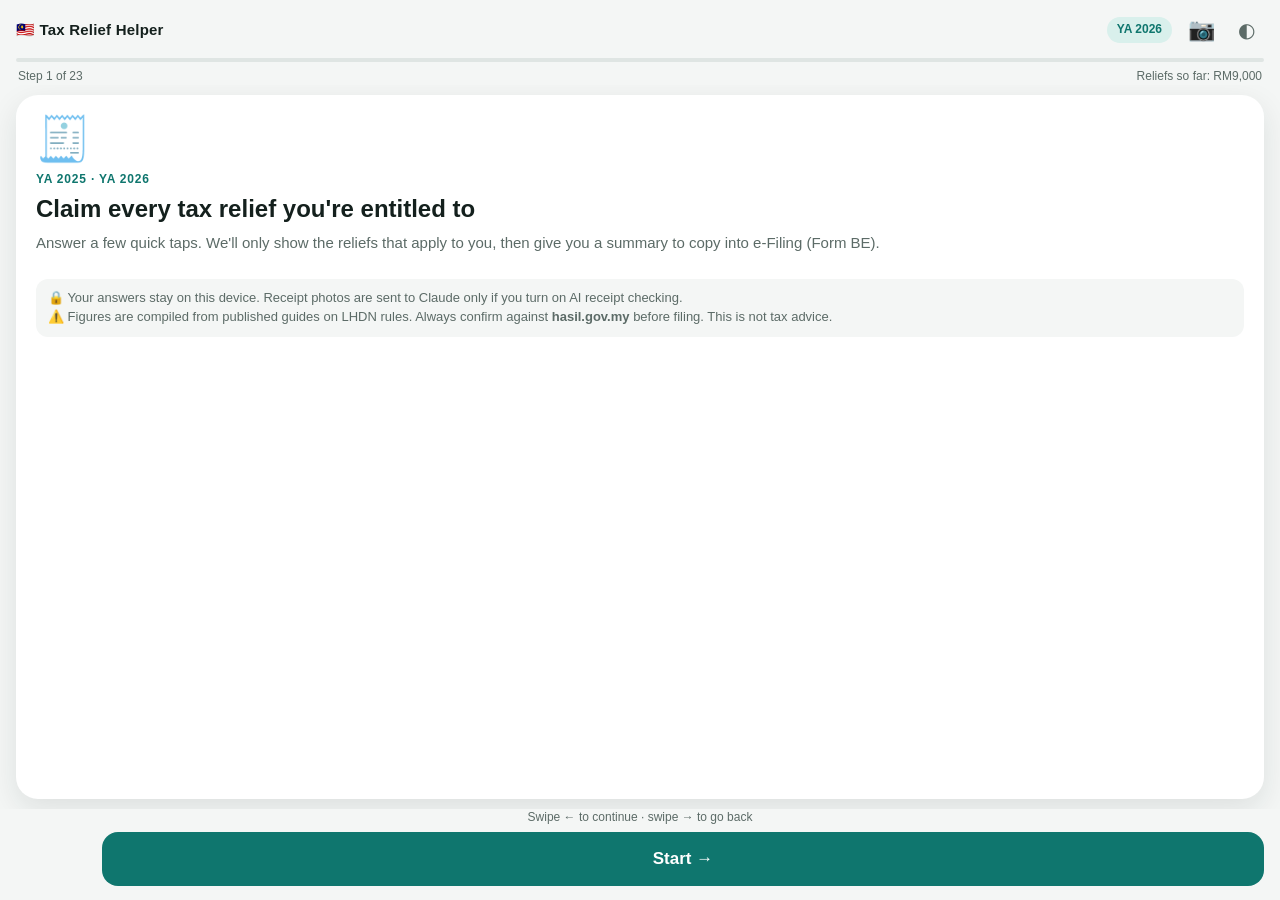
==== commit cab0539f: "Make AI receipt checking work outside claude.ai with your own API key Co-Authored-By: Claude Opus 5." ====
--- a/tax-relief/index.html
+++ b/tax-relief/index.html
@@ -18,17 +18,18 @@
   :root:not([data-theme="light"]){
     --bg:#0c1311; --card:#15201d; --ink:#e8efed; --muted:#9db0ab; --line:#26332f;
     --brand:#2dd4bf; --brand-ink:#04201c; --brand-soft:#123a34; --accent:#fbbf24; --danger:#fb923c; --ok:#4ade80;
-    --shadow:0 10px 30px rgba(0,0,0,.4);
+    --shadow:0 10px 30px rgba(0,0,0,.4); color-scheme:dark;
   }
 }
 :root[data-theme="dark"]{
+  color-scheme:dark;
   --bg:#0c1311; --card:#15201d; --ink:#e8efed; --muted:#9db0ab; --line:#26332f;
   --brand:#2dd4bf; --brand-ink:#04201c; --brand-soft:#123a34; --accent:#fbbf24; --danger:#fb923c; --ok:#4ade80;
   --shadow:0 10px 30px rgba(0,0,0,.4);
 }
 *{box-sizing:border-box;-webkit-tap-highlight-color:transparent}
 html,body{margin:0;height:100%;background:var(--bg);color:var(--ink);font:16px/1.45 -apple-system,BlinkMacSystemFont,"Segoe UI",Roboto,Helvetica,Arial,sans-serif;overscroll-behavior:none}
-body{display:flex;flex-direction:column;padding:env(safe-area-inset-top) env(safe-area-inset-right) env(safe-area-inset-bottom) env(safe-area-inset-left)}
+body{display:flex;flex-direction:column;padding:env(safe-area-inset-top,0px) env(safe-area-inset-right,0px) env(safe-area-inset-bottom,0px) env(safe-area-inset-left,0px)}
 header{display:flex;align-items:center;gap:10px;padding:12px 16px 6px}
 header h1{font-size:15px;margin:0;font-weight:700;letter-spacing:.2px;flex:1}
 header .pill{font-size:12px;font-weight:700;background:var(--brand-soft);color:var(--brand);padding:4px 10px;border-radius:99px}
@@ -98,7 +99,7 @@
   main{overflow:visible}
   .card{position:static;box-shadow:none;inset:auto}
 }
-.sheet{position:fixed;inset:0;background:var(--bg);z-index:20;display:none;flex-direction:column;padding:env(safe-area-inset-top) env(safe-area-inset-right) env(safe-area-inset-bottom) env(safe-area-inset-left)}
+.sheet{position:fixed;inset:0;background:var(--bg);z-index:20;display:none;flex-direction:column;padding:env(safe-area-inset-top,0px) env(safe-area-inset-right,0px) env(safe-area-inset-bottom,0px) env(safe-area-inset-left,0px)}
 .sheet.open{display:flex}
 .sheet .top{display:flex;align-items:center;gap:10px;padding:12px 16px}
 .sheet .top h1{flex:1;font-size:17px;margin:0}
@@ -124,6 +125,17 @@
 .dot{display:inline-block;width:9px;height:9px;border-radius:50%;margin-right:6px}
 .badge{position:absolute;top:2px;right:2px;min-width:18px;height:18px;border-radius:9px;background:var(--accent);color:#000;font-size:11px;font-weight:800;display:none;align-items:center;justify-content:center;padding:0 5px}
 .danger{background:var(--danger)!important;color:#fff!important}
+.items .it{display:flex;gap:10px;padding:8px 0;border-top:1px solid var(--line);font-size:14px}
+.items .it:first-child{border-top:0}
+.items .it .nm{flex:1;min-width:0}
+.items .it .nm small{display:block;color:var(--muted)}
+.items .it .am{font-weight:700;font-variant-numeric:tabular-nums;white-space:nowrap}
+.addbtn{margin-top:8px}
+.addbtn:disabled{opacity:.6}
+details.fallback summary{font-weight:700;cursor:pointer;padding:4px 0}
+.spin{display:inline-block;animation:spin 1s linear infinite}
+@keyframes spin{to{transform:rotate(360deg)}}
+@media (prefers-reduced-motion: reduce){.spin{animation:none}.card{transition:none}}
 </style>
 </head>
 <body>
@@ -148,18 +160,30 @@
   <div class="top"><button class="iconbtn" id="sheetClose" aria-label="Close">✕</button><h1>📷 Receipt checker</h1><span class="pill" id="sheetYa"></span></div>
   <div class="body">
     <div class="panel">
-      <div class="kicker">Step 1 · Snap</div>
-      <p class="sub" style="margin:6px 0 12px">Take a photo of the receipt. It's kept on this phone as your record.</p>
-      <label class="snap" for="photoIn">📸 Snap receipt</label>
-      <input id="photoIn" type="file" accept="image/*" capture="environment" hidden>
+      <div class="kicker">Upload a receipt</div>
+      <p class="sub" style="margin:6px 0 12px" id="aiNote">Take a photo or pick one from your gallery. Claude reads every item and checks it against the YA relief rules.</p>
+      <label class="snap" for="photoIn">📸 Snap or upload receipt</label>
+      <input id="photoIn" type="file" accept="image/jpeg,image/png,image/webp,image/heic,image/*" hidden>
       <img id="photoPrev" class="thumb" alt="" hidden>
+      <div id="rcResult"></div>
     </div>
     <div class="panel">
-      <div class="kicker">Step 2 · Read the text</div>
-      <p class="sub" style="margin:6px 0 0">Tap the box, then choose <b>Scan Text</b> (the <b>⧉</b> icon above the keyboard on iPhone) and point at the receipt. The text is read on your phone, offline. You can also just type the shop name and item.</p>
-      <textarea id="rcText" placeholder="Tap here → Scan Text, or type e.g. &quot;Popular Bookstore – novel RM45&quot;"></textarea>
-      <button class="snap alt" id="rcCheck" style="margin-top:10px">🔍 Check eligibility</button>
-      <div id="rcResult"></div>
+      <details id="aiSettings">
+        <summary style="font-weight:700;cursor:pointer;padding:4px 0">⚙️ AI receipt checking: <span id="aiState">off</span></summary>
+        <p class="sub" style="margin:8px 0 6px">Paste your Anthropic API key to let Claude read receipt photos. The key is saved only in this browser on this device and is sent only to Anthropic. Each check costs a few sen on your Anthropic account.</p>
+        <p class="sub" style="margin:0 0 8px">Get a key at <b>console.anthropic.com</b> → API Keys. Use a key just for this app and set a monthly spend limit there.</p>
+        <input id="aiKey" type="password" autocomplete="off" placeholder="sk-ant-..." style="width:100%;height:48px;border:2px solid var(--line);border-radius:14px;background:var(--bg);color:var(--ink);padding:0 12px;font-size:15px">
+        <div class="row2" style="margin-top:10px"><button class="snap" id="aiKeySave">Save key</button><button class="snap alt" id="aiKeyClear">Remove key</button></div>
+      </details>
+    </div>
+    <div class="panel">
+      <details class="fallback" id="fallback">
+        <summary>No photo? Type the receipt instead</summary>
+        <p class="sub" style="margin:6px 0 0">Type the shop and items, or on iPhone tap the box and choose <b>Scan Text</b>. This quick check uses built-in keyword rules.</p>
+        <textarea id="rcText" placeholder="e.g. Popular Bookstore, novel RM45"></textarea>
+        <button class="snap alt" id="rcCheck" style="margin-top:10px">🔍 Check eligibility</button>
+        <div id="rcTextResult"></div>
+      </details>
     </div>
     <div class="panel">
       <div class="kicker">Saved receipts · <span id="rcCount">0</span></div>
@@ -376,10 +400,10 @@
 function makeCard(s){
   switch(s.type){
     case "welcome": return el(`
-      <div class="emoji">🧾</div><div class="kicker">Offline · private</div>
+      <div class="emoji">🧾</div><div class="kicker">YA 2025 · YA 2026</div>
       <h2>Claim every tax relief you're entitled to</h2>
       <p class="sub">Answer a few quick taps. We'll only show the reliefs that apply to you, then give you a summary to copy into e-Filing (Form BE).</p>
-      <div class="note">🔒 Everything stays on this device. Nothing is uploaded.<br>⚠️ Figures are compiled from published guides on LHDN rules. Always confirm against <b>hasil.gov.my</b> before filing. This is not tax advice.</div>
+      <div class="note">🔒 Your answers stay on this device. Receipt photos are sent to Claude only if you turn on AI receipt checking.<br>⚠️ Figures are compiled from published guides on LHDN rules. Always confirm against <b>hasil.gov.my</b> before filing. This is not tax advice.</div>
       <div class="spacer"></div>
       ${Object.keys(S.a).length?`<button class="opt" data-reset="1"><span class="e">🔄</span>Clear my saved answers</button>`:""}`);
     case "choice": {
@@ -478,7 +502,7 @@
     <h3>📎 Documents to keep (7 years)</h3>
     <ul class="docs">${[...docs].map(d=>`<li>${esc(d)}</li>`).join("")||"<li>None needed beyond your EA form</li>"}</ul>
     <div class="actions"><button data-act="copy">📋 Copy summary</button><button data-act="print">🖨️ Print / PDF</button></div>
-    <div class="note">Estimate for resident individuals using the YA ${S.ya} tax bands (0%–30%). Not tax advice — confirm figures with LHDN before submitting on MyTax.</div>`);
+    <div class="note">Estimate for resident individuals using the YA ${S.ya} tax bands (0%–30%). Not tax advice. Confirm figures with LHDN before submitting on MyTax.</div>`);
 }
 
 function summaryText(){
@@ -539,8 +563,8 @@
     b.parentElement.querySelectorAll(".chip").forEach(c=>c.classList.toggle("sel",c===b)); refreshLive(); return; }
   if(b.dataset.kid){ const k=b.dataset.kid; S.kids[k]=Math.max(0,Math.min(12,(S.kids[k]||0)+ +b.dataset.d)); b.parentElement.querySelector(".n").textContent=S.kids[k]; refreshLive(); return; }
   if(b.dataset.reset){ S=fresh(); save(); current.remove(); current=null; render(1); toast("Answers cleared"); return; }
+  if(b.dataset.act==="print"){ window.print(); return; }
   if(b.dataset.act==="copy"){ const t=summaryText(); (navigator.clipboard?navigator.clipboard.writeText(t):Promise.reject()).then(()=>toast("Summary copied"),()=>showCopyBox(t)); return; }
-  if(b.dataset.act==="print"){ window.print(); return; }
 });
 stage.addEventListener("input", e=>{
   const r=e.target; if(r.type!=="range") return;
@@ -714,16 +738,214 @@
 document.getElementById("photoIn").addEventListener("change", e=>{
   const f=e.target.files&&e.target.files[0]; if(!f) return;
   const img=new Image(); const url=URL.createObjectURL(f);
-  img.onload=()=>{ const max=900, k=Math.min(1,max/Math.max(img.width,img.height)); const c=document.createElement("canvas"); c.width=Math.round(img.width*k); c.height=Math.round(img.height*k);
-    c.getContext("2d").drawImage(img,0,0,c.width,c.height); rcPhoto=c.toDataURL("image/jpeg",0.6); URL.revokeObjectURL(url);
-    const pv=document.getElementById("photoPrev"); pv.src=rcPhoto; pv.hidden=false; toast("Photo saved. Now scan or type the text"); document.getElementById("rcText").focus(); };
+  img.onload=()=>{
+    const max=1600, k=Math.min(1,max/Math.max(img.width,img.height)); const c=document.createElement("canvas");
+    c.width=Math.round(img.width*k); c.height=Math.round(img.height*k); c.getContext("2d").drawImage(img,0,0,c.width,c.height);
+    URL.revokeObjectURL(url);
+    // small copy for the saved record, larger JPEG for Claude to read
+    const t=document.createElement("canvas"); const tk=Math.min(1,500/Math.max(c.width,c.height)); t.width=Math.round(c.width*tk); t.height=Math.round(c.height*tk);
+    t.getContext("2d").drawImage(c,0,0,t.width,t.height); rcPhoto=t.toDataURL("image/jpeg",0.6);
+    const pv=document.getElementById("photoPrev"); pv.src=rcPhoto; pv.hidden=false;
+    c.toBlob(blob=>aiCheck(blob||f),"image/jpeg",0.85);
+  };
+  img.onerror=()=>{ URL.revokeObjectURL(url); aiCheck(f); };
   img.src=url;
+  e.target.value="";
+});
+
+/* ---------- Claude receipt reading (Anthropic API, your own key) ---------- */
+const AI_KEY="my-tax-relief-ai-key";
+const SDK_URL="https://cdn.jsdelivr.net/npm/@anthropic-ai/sdk@1.3.0/+esm";
+function getKey(){ try{ return localStorage.getItem(AI_KEY)||""; }catch(e){ return ""; } }
+function hasKey(){ return /^sk-ant-/.test(getKey()); }
+let canImages=hasKey(), aiBusy=null, sdkPromise=null;
+function refreshAiState(){
+  canImages=hasKey();
+  document.getElementById("aiState").textContent = canImages ? "on" : "off";
+  document.getElementById("aiNote").textContent = canImages
+    ? "Take a photo or pick one from your gallery. Claude reads every item and checks it against the YA relief rules."
+    : "Take a photo to keep as your record. To have Claude check it, turn on AI receipt checking below (needs an Anthropic API key), or type the items instead.";
+  if(!canImages) document.getElementById("aiSettings").open=true;
+}
+document.getElementById("aiKeySave").onclick=()=>{
+  const k=document.getElementById("aiKey").value.trim();
+  if(!/^sk-ant-/.test(k)){ toast("That doesn't look like an Anthropic key (sk-ant-…)"); return; }
+  try{ localStorage.setItem(AI_KEY,k); }catch(e){ toast("Couldn't save: browser storage is blocked"); return; }
+  document.getElementById("aiKey").value=""; document.getElementById("aiSettings").open=false; refreshAiState(); toast("AI receipt checking is on");
+};
+document.getElementById("aiKeyClear").onclick=()=>{ try{ localStorage.removeItem(AI_KEY); }catch(e){} refreshAiState(); toast("Key removed"); };
+refreshAiState();
+
+const RECEIPT_SCHEMA = () => ({
+  type:"object", additionalProperties:false,
+  required:["readable","merchant","date","total","items","summary","checks"],
+  properties:{
+    readable:{type:"boolean"},
+    merchant:{type:"string"},
+    date:{type:"string", description:"YYYY-MM-DD, or empty if not shown"},
+    total:{type:"number"},
+    items:{type:"array", items:{type:"object", additionalProperties:false,
+      required:["name","amount","category","eligible","reason"],
+      properties:{
+        name:{type:"string"}, amount:{type:"number"},
+        category:{type:"string", enum: RULES.filter(r=>!r.onlyYA||r.onlyYA.includes(S.ya)).map(r=>r.to).concat(["none"])},
+        eligible:{type:"string", enum:["yes","maybe","no"]},
+        reason:{type:"string"}}}},
+    summary:{type:"string"},
+    checks:{type:"array", items:{type:"string"}}
+  }
+});
+
+function blobToBase64(blob){
+  return new Promise((res,rej)=>{ const r=new FileReader(); r.onload=()=>res(String(r.result).split(",")[1]); r.onerror=rej; r.readAsDataURL(blob); });
+}
+
+/* Same call shape the claude.ai version used: (prompt, {images, signal}) -> parsed JSON */
+const sampleFn = { async json(prompt, opts){
+  if(!sdkPromise) sdkPromise = import(SDK_URL);
+  let mod; try{ mod = await sdkPromise; }catch(e){ sdkPromise=null; throw {code:"offline"}; }
+  const Anthropic = mod.default;
+  const client = new Anthropic({ apiKey:getKey(), dangerouslyAllowBrowser:true, maxRetries:1 });
+  const blob = opts.images[0];
+  const data = await blobToBase64(blob);
+  let resp;
+  try{
+    resp = await client.beta.messages.create({
+      model:"claude-opus-5-5",
+      max_tokens:16000,
+      betas:["server-side-fallback-2026-07-01"],
+      fallbacks:"default",
+      output_config:{ effort:"medium", format:{ type:"json_schema", schema:RECEIPT_SCHEMA() } },
+      messages:[{ role:"user", content:[
+        { type:"image", source:{ type:"base64", media_type: blob.type==="image/png"?"image/png":"image/jpeg", data } },
+        { type:"text", text: prompt }
+      ]}]
+    }, { signal: opts.signal });
+  }catch(e){
+    if(opts.signal && opts.signal.aborted) throw {code:"cancelled"};
+    if(e instanceof Anthropic.AuthenticationError || e instanceof Anthropic.PermissionDeniedError) throw {code:"bad_key"};
+    if(e instanceof Anthropic.RateLimitError) throw {code:"rate_limited"};
+    if(e instanceof Anthropic.BadRequestError) throw {code:"image_rejected", detail:e.message};
+    if(e instanceof Anthropic.APIConnectionError) throw {code:"offline"};
+    throw {code:"upstream_error", detail: e && e.message};
+  }
+  if(resp.stop_reason==="refusal") throw {code:"refused"};
+  const text = (resp.content||[]).filter(b=>b.type==="text").map(b=>b.text).join("");
+  try{ return JSON.parse(text); }catch(e){ throw {code:"invalid_json"}; }
+}};
+
+function profileText(){
+  const a=S.a, bits=[];
+  bits.push(a.married==="yes"?(a.spouseIncome==="no"?"married, spouse has no income":"married, spouse has income"):"not married or not answered");
+  bits.push(a.hasKids==="yes"?"has children":"no children or not answered");
+  if(a.parents==="yes") bits.push("pays parents' medical care");
+  if(a.disabled==="yes") bits.push("taxpayer is OKU");
+  if(a.gender==="f") bits.push("female");
+  return bits.join("; ");
+}
+
+async function aiCheck(blob){
+  const box=document.getElementById("rcResult");
+  if(!canImages){ box.innerHTML=`<div class="verdict maybe"><h4>Photo ready</h4><p>Turn on AI receipt checking above to have Claude read it, or type the items below.</p></div><button class="snap alt" style="margin-top:10px" data-aisave="1">💾 Save photo as a record</button>`; rcAi={photo:rcPhoto,added:{}, r:null}; return; }
+  if(aiBusy) aiBusy.abort();
+  const ctl=new AbortController(); aiBusy=ctl;
+  box.innerHTML=`<div class="verdict maybe"><h4><span class="spin">⏳</span> Reading your receipt…</h4><p>Claude is checking each item against the YA ${S.ya} relief rules. This can take up to a minute.</p></div><button class="snap alt" style="margin-top:10px" data-aistop="1">Stop</button>`;
+  const cats=RULES.filter(r=>!r.onlyYA||r.onlyYA.includes(S.ya)).map(r=>{
+    const cap=r.capYA?r.capYA[S.ya]:r.cap;
+    return `- ${r.to}: ${r.label}${cap<99999?` (limit RM${cap})`:""}. ${r.note}${r.noWhy?" NOT eligible: "+r.noWhy:""}`;}).join("\n");
+  const prompt=`You check Malaysian receipts for LHDN personal income tax relief for a resident individual, Year of Assessment ${S.ya}. Only spending dated in ${S.ya} counts toward YA ${S.ya}.
+The attached image is a photo of one receipt, invoice or statement. Read it carefully (it may be in English or Malay), then judge every line item against these relief categories (use the id before the colon):
+${cats}
+
+Taxpayer context: ${profileText()}.
+Rules: groceries, food and drinks, fuel, tolls, parking, transport, utilities, clothing, cosmetics and general shopping are not claimable. Service tax/SST belongs to the item it was charged on. Be conservative: answer "maybe" when eligibility depends on something the receipt can't show (e.g. a doctor's certification for serious illness, a registered childcare centre, a donation approval number, whether an item is for the taxpayer's parent, personal vs business use).
+
+Reply with only this JSON:
+{"readable":true,"merchant":"","date":"YYYY-MM-DD or null","currency":"MYR","total":0,
+ "items":[{"name":"","amount":0,"category":"one id from the list or null","eligible":"yes|maybe|no","reason":"max 18 words"}],
+ "summary":"one plain sentence, max 30 words",
+ "checks":["short things to confirm or documents to keep"]}
+Amounts are numbers in ringgit. If the image isn't a receipt or can't be read, set "readable": false, leave items empty and explain in summary.`;
+  try{
+    const r=await sampleFn.json(prompt,{images:[blob], signal:ctl.signal});
+    if(aiBusy===ctl) aiBusy=null;
+    showAi(r);
+  }catch(e){
+    if(aiBusy===ctl) aiBusy=null;
+    const code=e&&e.code;
+    if(code==="cancelled"){ box.innerHTML=`<p class="sub">Stopped.</p>`; return; }
+    const msg = code==="bad_key" ? "Your API key was rejected. Check it in AI receipt checking settings above."
+      : code==="offline" ? "Couldn't reach Anthropic. Check your internet connection, then upload again. (The rest of the app works offline.)"
+      : code==="refused" ? "Claude declined to read this image. Try a photo of just the receipt."
+      : code==="rate_limited" ? "Too many checks right now. Wait a minute, then upload again."
+      : code==="image_rejected" ? "That photo couldn't be used. Try a JPEG or PNG, or a smaller photo."
+      : code==="invalid_json"||code==="empty_completion" ? "Claude couldn't produce a clear result. Try a sharper, flatter photo."
+      : "Something went wrong reaching Claude. Upload the photo again to retry.";
+    if(code==="bad_key"){ document.getElementById("aiSettings").open=true; }
+    box.innerHTML=`<div class="verdict no"><h4>Couldn't check this receipt</h4><p>${esc(msg)}</p></div>`;
+  }
+}
+
+let rcAi=null;
+function showAi(r){
+  const box=document.getElementById("rcResult");
+  if(!r||typeof r!=="object"){ box.innerHTML=`<div class="verdict no"><h4>Couldn't read the result</h4><p>Upload the photo again.</p></div>`; return; }
+  const items=Array.isArray(r.items)?r.items.filter(i=>i&&typeof i==="object"):[];
+  const valid=id=>RULES.some(x=>x.to===id && (!x.onlyYA||x.onlyYA.includes(S.ya)));
+  for(const i of items){ i.amount=Math.max(0,Number(i.amount)||0); if(!valid(i.category)) i.category=null; if(!["yes","maybe","no"].includes(i.eligible)) i.eligible="maybe"; if(!i.category && i.eligible!=="no") i.eligible="no"; }
+  const year = r.date && /^\d{4}/.test(String(r.date)) ? +String(r.date).slice(0,4) : null;
+  const wrongYear = year && year!==S.ya;
+  const groups={};
+  for(const i of items){ if(i.eligible==="no"||!i.category) continue; groups[i.category]=(groups[i.category]||0)+i.amount; }
+  const anyYes=items.some(i=>i.eligible==="yes"&&i.category), anyMaybe=items.some(i=>i.eligible==="maybe"&&i.category);
+  let level = r.readable===false ? "no" : anyYes&&!wrongYear ? "ok" : (anyYes||anyMaybe) ? "maybe" : "no";
+  const title = r.readable===false ? "Couldn't read this photo" : level==="ok" ? (anyMaybe||items.some(i=>i.eligible==="no")?"Partly eligible":"Eligible ✓") : level==="maybe" ? (wrongYear?"Check the date":"Eligible if conditions are met") : "Not eligible";
+  const colors={yes:"var(--ok)",maybe:"var(--accent)",no:"var(--danger)"};
+  const labelOf=id=>{ const x=RULES.find(q=>q.to===id); return x?x.label:"Not claimable"; };
+  rcAi={r, groups, level, title, year, photo:rcPhoto, added:{}};
+  box.innerHTML=`<div class="verdict ${level}">
+      <h4>${level==="ok"?"✅":level==="maybe"?"🟡":"⛔"} ${esc(title)}</h4>
+      <p><b>${esc(r.merchant||"Unknown shop")}</b>${r.date?` · ${esc(r.date)}`:""}${r.total?` · total ${RM2(Number(r.total)||0)}`:""}</p>
+      ${r.summary?`<p>${esc(r.summary)}</p>`:""}
+      ${wrongYear?`<p>⚠️ Dated ${year}. You're claiming YA ${S.ya}, so this only counts for YA ${year}.</p>`:""}
+    </div>
+    ${items.length?`<div class="items" style="margin-top:10px">${items.map(i=>`<div class="it"><span class="dot" style="background:${colors[i.eligible]};margin-top:6px"></span><div class="nm">${esc(i.name||"Item")}<small>${esc(i.category?labelOf(i.category):"Not claimable")} · ${esc(i.reason||"")}</small></div><div class="am">${RM2(i.amount)}</div></div>`).join("")}</div>`:""}
+    ${Array.isArray(r.checks)&&r.checks.length?`<div class="note"><b>Before you claim:</b><br>${r.checks.slice(0,5).map(c=>"• "+esc(String(c))).join("<br>")}</div>`:""}
+    ${Object.keys(groups).map(id=>{ const rule=RULES.find(x=>x.to===id); const cap=capFor(rule); const room=rule.cap>=99999?Infinity:Math.max(0,cap-currentFor(id));
+        return `<button class="snap addbtn" data-aiadd="${id}">➕ Add ${RM2(groups[id])} to ${esc(rule.label)}${room<groups[id]?` (only ${RM2(room)} of the limit left)`:""}</button>`; }).join("")}
+    <button class="snap alt addbtn" data-aisave="1">💾 Save receipt only</button>
+    <p class="sub" style="margin-top:10px;font-size:13px">Claude's reading is a guide, not a ruling. Check the amounts against the receipt.</p>`;
+}
+
+function pushEntry(e){
+  S.receipts=S.receipts||[]; S.receipts.unshift(e);
+  try{ localStorage.setItem(KEY, JSON.stringify(S)); }catch(err){ e.photo=null; try{ localStorage.setItem(KEY, JSON.stringify(S)); }catch(_){} toast("Storage full: saved without photo"); }
+  renderRcList();
+}
+document.getElementById("rcResult").addEventListener("click", e=>{
+  const b=e.target.closest("button"); if(!b) return;
+  if(b.dataset.aistop){ if(aiBusy) aiBusy.abort(); return; }
+  if(!rcAi) return;
+  const r=rcAi.r||{};
+  const text=((r.merchant||"Receipt")+(r.summary?" — "+r.summary:"")).slice(0,400);
+  const firstPhoto=()=>{ const p=rcAi.photo; rcAi.photo=null; return p; };
+  if(b.dataset.aiadd){
+    const id=b.dataset.aiadd, amt=Math.round((rcAi.groups[id]||0)*100)/100; if(rcAi.added[id]) return;
+    addTo(id, amt); rcAi.added[id]=true;
+    const rule=RULES.find(x=>x.to===id);
+    pushEntry({id:Date.now()+Math.random(), photo:firstPhoto(), text, amount:amt, to:id, label:rule.label, level:rcAi.level==="no"?"maybe":rcAi.level, claimed:true, ya:S.ya, date:new Date().toISOString().slice(0,10)});
+    b.disabled=true; b.textContent=`✓ Added ${RM2(amt)} to ${rule.label}`; toast("Added to your claim"); return;
+  }
+  if(b.dataset.aisave){
+    pushEntry({id:Date.now()+Math.random(), photo:firstPhoto(), text, amount:Number(r.total)||0, to:null, label:r.merchant||"Receipt", level:rcAi.level||"maybe", claimed:false, ya:S.ya, date:new Date().toISOString().slice(0,10)});
+    b.disabled=true; b.textContent="✓ Saved"; toast("Receipt saved"); return;
+  }
 });
 
 document.getElementById("rcCheck").onclick=()=>{
   const text=document.getElementById("rcText").value.trim();
   if(!text){ toast("Scan or type the receipt text first"); return; }
-  rcLast = analyze(text); showVerdict(rcLast);
+  rcLast = analyze(text); rcLast.photo = null; showVerdict(rcLast);
 };
 
 function analyze(text){
@@ -740,7 +962,7 @@
 }
 
 function showVerdict(v){
-  const box=document.getElementById("rcResult");
+  const box=document.getElementById("rcTextResult");
   const r=v.rule;
   const capLine = r && r.to!=="zakat" && r.to!=="donation" ? `<p>Limit: <b>${RM(capFor(r))}</b> · already claimed: <b>${RM(currentFor(r.to))}</b></p>` : "";
   box.innerHTML = `<div class="verdict ${v.level}">
@@ -757,7 +979,7 @@
    <button class="snap alt" style="margin-top:12px" data-rcsave="1">💾 Save receipt only</button>`;
 }
 
-document.getElementById("rcResult").addEventListener("click", e=>{
+document.getElementById("rcTextResult").addEventListener("click", e=>{
   const b=e.target.closest("button"); if(!b||!rcLast) return;
   if(b.dataset.rcd){ rcLast.amount=Math.max(0,Math.round((rcLast.amount+ +b.dataset.rcd)*100)/100); document.getElementById("rcAmt").textContent=RM2(rcLast.amount);
     const add=document.querySelector("[data-rcadd]"); if(add) add.textContent=`➕ Add ${RM2(rcLast.amount)} to ${rcLast.rule.label}`; return; }
@@ -767,13 +989,12 @@
 });
 
 function storeReceipt(claimed){
-  const entry={id:Date.now(), photo:rcPhoto, text:rcLast.text.slice(0,400), amount:rcLast.amount, to:rcLast.rule?rcLast.rule.to:null, label:rcLast.rule?rcLast.rule.label:"Uncategorised", level:rcLast.level, claimed, ya:S.ya, date:rcLast.date};
+  const entry={id:Date.now(), photo:null, text:rcLast.text.slice(0,400), amount:rcLast.amount, to:rcLast.rule?rcLast.rule.to:null, label:rcLast.rule?rcLast.rule.label:"Uncategorised", level:rcLast.level, claimed, ya:S.ya, date:rcLast.date};
   S.receipts=(S.receipts||[]); S.receipts.unshift(entry);
   try{ save(); localStorage.setItem(KEY, JSON.stringify(S)); }
   catch(e){ entry.photo=null; save(); toast("Phone storage full: saved without photo"); }
   rcPhoto=null; rcLast=null;
-  document.getElementById("photoPrev").hidden=true; document.getElementById("rcText").value=""; document.getElementById("rcResult").innerHTML="";
-  document.getElementById("photoIn").value="";
+  document.getElementById("rcText").value=""; document.getElementById("rcTextResult").innerHTML="";
   renderRcList();
 }
 function renderRcList(){
@@ -800,6 +1021,7 @@
 }
 function showCopyBox(t){
   const box=document.getElementById("rcResult"); openSheet();
+  document.getElementById("fallback").open=false;
   box.innerHTML=`<p class="sub">Copy your summary:</p><textarea readonly style="min-height:220px">${esc(t)}</textarea>`;
   box.querySelector("textarea").select();
 }
@@ -807,5 +1029,7 @@
 renderRcList();
 render(1);
 </script>
+
+
 </body>
 </html>
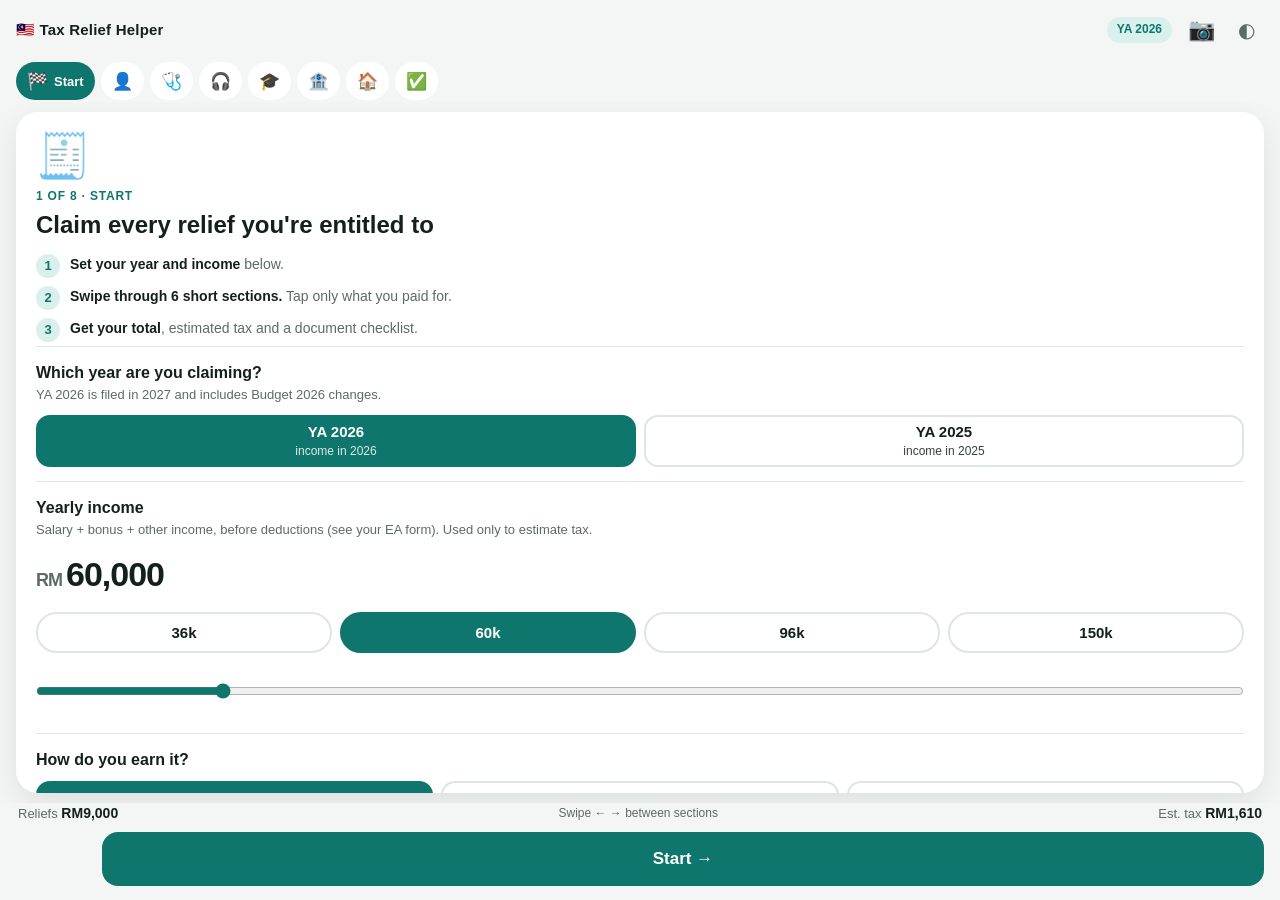
==== commit 49c392fc: "Redesign tax relief app into 8 swipeable, scrollable sections Co-Authored-By: Claude Opus 5.5 <norep" ====
--- a/tax-relief/index.html
+++ b/tax-relief/index.html
@@ -38,6 +38,7 @@
 .progress>i{display:block;height:100%;width:0;background:var(--brand);transition:width .3s}
 .meta{display:flex;justify-content:space-between;font-size:12px;color:var(--muted);padding:6px 18px 0}
 main{flex:1;position:relative;overflow:hidden;touch-action:pan-y}
+.card>*{flex-shrink:0}
 .card{position:absolute;inset:10px 16px 10px;background:var(--card);border-radius:22px;box-shadow:var(--shadow);padding:22px 20px;display:flex;flex-direction:column;overflow-y:auto;transition:transform .28s ease,opacity .28s ease}
 .card.out-left{transform:translateX(-110%);opacity:0}
 .card.out-right{transform:translateX(110%);opacity:0}
@@ -136,6 +137,46 @@
 .spin{display:inline-block;animation:spin 1s linear infinite}
 @keyframes spin{to{transform:rotate(360deg)}}
 @media (prefers-reduced-motion: reduce){.spin{animation:none}.card{transition:none}}
+.tabs{display:flex;gap:6px;padding:8px 16px 2px;overflow-x:auto;scrollbar-width:none;-webkit-overflow-scrolling:touch}
+.tabs::-webkit-scrollbar{display:none}
+.tabs button{flex:0 0 auto;height:38px;min-width:38px;border-radius:99px;border:2px solid transparent;background:var(--card);color:var(--muted);font-size:17px;padding:0 9px;display:flex;align-items:center;gap:6px;font-weight:700}
+.tabs button .nm{font-size:13px;display:none}
+.tabs button.cur{background:var(--brand);color:var(--brand-ink)}
+.tabs button.cur .nm{display:inline}
+.tabs button.done{border-color:var(--brand-soft)}
+.field{padding:14px 0;border-top:1px solid var(--line)}
+.field.first{border-top:0;padding-top:4px}
+.flabel{font-weight:700;font-size:16px;margin-bottom:10px}
+.flabel small{display:block;font-weight:500;color:var(--muted);font-size:13px;margin-top:2px}
+.seg{display:flex;gap:8px;flex-wrap:wrap}
+.seg button{flex:1 1 0;min-width:88px;min-height:48px;border-radius:14px;border:2px solid var(--line);background:transparent;color:var(--ink);font-weight:700;font-size:15px;padding:6px 8px;line-height:1.2}
+.seg button small{font-weight:500;font-size:12px;opacity:.85}
+.seg button.sel{border-color:var(--brand);background:var(--brand);color:var(--brand-ink)}
+.reveal{margin-left:6px;padding-left:12px;border-left:3px solid var(--brand-soft)}
+.rel{border:2px solid var(--line);border-radius:16px;margin-bottom:10px;overflow:hidden;background:var(--card)}
+.rel.has{border-color:color-mix(in srgb,var(--brand) 55%,var(--line))}
+.relhd{display:flex;align-items:center;gap:12px;width:100%;padding:14px;border:0;background:transparent;color:var(--ink);text-align:left;font-size:16px;font-weight:700}
+.relhd .e{font-size:24px;width:30px;text-align:center;flex:0 0 30px}
+.relhd .t{flex:1;min-width:0}
+.relhd small{display:block;font-weight:500;font-size:12.5px;color:var(--muted);margin-top:2px}
+.relhd .v{font-variant-numeric:tabular-nums;font-size:15px;color:var(--brand);white-space:nowrap;font-weight:800}
+.rel:not(.has) .relhd .v{color:var(--muted);font-weight:700}
+.relhd .chev{color:var(--muted);transition:transform .2s;font-size:12px}
+.rel.open .chev{transform:rotate(90deg)}
+.relbd{padding:0 14px 14px}
+.relbd .big{font-size:32px}
+.auto{background:var(--brand-soft);border-radius:16px;padding:12px 14px;margin-top:6px}
+.auto .sum-row{border-color:color-mix(in srgb,var(--brand) 25%,transparent);font-size:14px}
+.auto .sum-row:last-child{border-bottom:0}
+.how{display:grid;gap:8px;margin:6px 0 4px;padding:0;list-style:none}
+.how li{display:flex;gap:10px;align-items:flex-start;font-size:14px;color:var(--muted)}
+.how li b{color:var(--ink)}
+.how .n{flex:0 0 24px;height:24px;border-radius:50%;background:var(--brand-soft);color:var(--brand);font-weight:800;font-size:13px;display:flex;align-items:center;justify-content:center}
+.endhint{text-align:center;color:var(--muted);font-size:13px;margin:14px 0 2px}
+.totals{display:flex;justify-content:space-between;align-items:center;gap:8px;padding:0 18px 8px;font-size:13px;color:var(--muted)}
+.totals b{color:var(--ink);font-variant-numeric:tabular-nums;font-size:14px}
+#hint{flex:1;text-align:center;font-size:12px}
+.inc-chips .chip{flex:1 1 0}
 </style>
 </head>
 <body>
@@ -145,13 +186,11 @@
   <button class="iconbtn" id="receiptBtn" aria-label="Check a receipt" style="position:relative;font-size:22px">📷<span class="badge" id="rcBadge"></span></button>
   <button class="iconbtn" id="themeBtn" aria-label="Switch theme">◐</button>
 </header>
-<div class="progress"><i id="bar"></i></div>
-<div class="meta"><span id="stepNo"></span><span id="runTotal"></span></div>
+<nav class="tabs" id="tabs" aria-label="Sections"></nav>
 <main id="stage"></main>
-<div class="hint" id="hint">Swipe ← to continue · swipe → to go back</div>
+<div class="totals"><span>Reliefs <b id="totRel">RM9,000</b></span><span id="hint">Swipe ← → between sections</span><span>Est. tax <b id="totTax">RM0</b></span></div>
 <div class="nav">
-  <button class="back" id="backBtn" aria-label="Back">←</button>
-  <button class="skip" id="skipBtn">Not for me</button>
+  <button class="back" id="backBtn" aria-label="Previous section">←</button>
   <button class="next" id="nextBtn">Next →</button>
 </div>
 <div class="toast" id="toast"></div>
@@ -170,7 +209,7 @@
     <div class="panel">
       <details id="aiSettings">
         <summary style="font-weight:700;cursor:pointer;padding:4px 0">⚙️ AI receipt checking: <span id="aiState">off</span></summary>
-        <p class="sub" style="margin:8px 0 6px">Paste your Anthropic API key to let Claude read receipt photos. The key is saved only in this browser on this device and is sent only to Anthropic. Each check costs a few sen on your Anthropic account.</p>
+        <p class="sub" style="margin:8px 0 6px">Paste your Anthropic API key to let Claude read receipt photos. The key is saved only in this browser on this device and is sent only to Anthropic. Each check costs about RM0.15–0.25 on your Anthropic account.</p>
         <p class="sub" style="margin:0 0 8px">Get a key at <b>console.anthropic.com</b> → API Keys. Use a key just for this app and set a monthly spend limit there.</p>
         <input id="aiKey" type="password" autocomplete="off" placeholder="sk-ant-..." style="width:100%;height:48px;border:2px solid var(--line);border-radius:14px;background:var(--bg);color:var(--ink);padding:0 12px;font-size:15px">
         <div class="row2" style="margin-top:10px"><button class="snap" id="aiKeySave">Save key</button><button class="snap alt" id="aiKeyClear">Remove key</button></div>
@@ -216,11 +255,11 @@
   {id:"disabledSpouse", cat:"Family", e:"♿", t:"Disabled spouse", cap:6000, fixed:true, when:s=>s.a.married==="yes" && s.a.spouseDisabled==="yes",
    docs:["Spouse's JKM certification"]},
   {id:"childcare", cat:"Children", e:"🧸", ya:{2025:"Registered childcare centre / kindergarten, child aged 6 or below",2026:"Registered childcare, kindergarten, day-care or after-school transit centre, child aged 12 or below"},
-   t:"Childcare / kindergarten fees", cap:3000, when:s=>s.a.youngKids==="yes",
+   t:"Childcare / kindergarten fees", cap:3000, when:()=>hasKids(),
    docs:["Receipts from a centre registered with JKM / Ministry of Education"], tip:"Only one parent can claim for the same child."},
-  {id:"breastfeed", cat:"Children", e:"🍼", t:"Breastfeeding equipment", cap:1000, when:s=>s.a.gender==="f" && s.a.baby==="yes",
+  {id:"breastfeed", cat:"Children", e:"🍼", t:"Breastfeeding equipment", cap:1000, when:s=>s.a.gender==="f" && hasKids(),
    docs:["Receipt for breast pump, cooler bag, etc."], tip:"Mothers only, child aged 2 or below, once every 2 years."},
-  {id:"sspn", cat:"Children", e:"🎓", t:"SSPN net savings", cap:8000, when:s=>s.a.hasKids==="yes",
+  {id:"sspn", cat:"Children", e:"🎓", t:"SSPN net savings", cap:8000, when:()=>hasKids(),
    docs:["SSPN annual statement (deposits minus withdrawals in the year)"]},
   {id:"medical", cat:"Medical", e:"🩺", t:"Medical expenses — self, spouse & children", cap:10000, group:true, when:()=>true,
    subs:[
@@ -228,13 +267,13 @@
      {id:"vaccine", t:"Vaccinations", cap:1000, ya:{2025:"Listed vaccines only",2026:"Any NPRA-registered vaccine"}},
      {id:"dental", t:"Dental examination & treatment", cap:1000},
      {id:"checkup", t:"Check-up, screening, self-test kits, mental health", cap:1000},
-     {id:"learning", t:"Child learning disability — diagnosis & intervention", capYA:{2025:6000,2026:10000}, when:s=>s.a.hasKids==="yes"}
+     {id:"learning", t:"Child learning disability — diagnosis & intervention", capYA:{2025:6000,2026:10000}, when:()=>hasKids()}
    ], docs:["Clinic/hospital receipts","Doctor's certification for serious illness"]},
-  {id:"parents", cat:"Medical", e:"👵", t:"Medical care for parents / grandparents", cap:8000, when:s=>s.a.parents==="yes",
+  {id:"parents", cat:"Medical", e:"👵", t:"Medical care for parents / grandparents", cap:8000, when:()=>true,
    docs:["Receipts","Medical practitioner's certification for care/treatment"], tip:"Includes full check-up & vaccination (sub-limit RM1,000). Parents must live in Malaysia."},
-  {id:"equipment", cat:"Medical", e:"🦽", t:"Supporting equipment for disabled family", cap:6000, when:s=>s.a.disabledFamily==="yes"||s.a.disabled==="yes",
+  {id:"equipment", cat:"Medical", e:"🦽", t:"Supporting equipment for disabled family", cap:6000, when:()=>true,
    docs:["Receipts for wheelchair, hearing aid, dialysis machine, prosthetics, etc."], tip:"Spectacles and optical lenses don't qualify."},
-  {id:"eduFees", cat:"Education", e:"📚", t:"Your own education fees", cap:7000, when:s=>s.a.studying==="yes",
+  {id:"eduFees", cat:"Education", e:"📚", t:"Your own education fees", cap:7000, when:()=>true,
    docs:["Fee receipts","Offer letter / course details"], tip:"Recognised upskilling / self-enhancement courses are capped at RM2,000 within this."},
   {id:"lifestyle", cat:"Lifestyle", e:"📱", t:"Lifestyle — books, gadgets, internet", cap:2500, when:()=>true,
    docs:["Receipts for books, phone, tablet, PC","Internet bills in your name"], tip:"Not for business use. Covers self, spouse and children."},
@@ -245,7 +284,7 @@
   {id:"green", cat:"Lifestyle", e:"🔌", ya:{2025:"EV charging equipment / subscription, food waste composting machine",2026:"EV charging, composting machine, food waste grinder, home CCTV"},
    t:"EV charging & green home items", cap:2500, when:()=>true,
    docs:["Purchase / installation / subscription receipts"], tip:"Not for business use."},
-  {id:"epf", cat:"Savings", e:"🏦", t:"EPF contributions (employee)", cap:4000, suggest:s=>Math.min(4000,s.income*0.11), when:s=>s.a.job==="employed"||s.a.job==="self",
+  {id:"epf", cat:"Savings", e:"🏦", t:"EPF contributions (employee)", cap:4000, suggest:s=>Math.min(4000,s.income*0.11), when:s=>(s.a.job||"employed")!=="other",
    docs:["EA form (shows EPF deducted)","i-Akaun statement"], tip:"Part of the RM7,000 combined life insurance + EPF limit."},
   {id:"life", cat:"Savings", e:"🛡️", t:"Life insurance / family takaful", ya:{2025:"Self and spouse",2026:"Self, spouse and (new) eligible children"}, cap:3000, when:()=>true,
    docs:["Insurer's annual premium statement"]},
@@ -253,9 +292,9 @@
    docs:["PRS provider's annual statement"]},
   {id:"eduMed", cat:"Savings", e:"🏥", t:"Education & medical insurance premiums", cap:4000, when:()=>true,
    docs:["Insurer's annual premium statement"]},
-  {id:"socso", cat:"Savings", e:"🧾", t:"SOCSO & EIS contributions", cap:350, suggest:s=>s.a.job==="employed"?Math.min(350,Math.round(Math.min(s.income,72000)*0.007)):0, when:s=>s.a.job==="employed",
+  {id:"socso", cat:"Savings", e:"🧾", t:"SOCSO & EIS contributions", cap:350, suggest:s=>(s.a.job||"employed")==="employed"?Math.min(350,Math.round(Math.min(s.income,72000)*0.007)):0, when:s=>(s.a.job||"employed")==="employed",
    docs:["EA form / payslips"]},
-  {id:"home", cat:"Housing", e:"🏠", t:"First home loan interest", capFn:s=>s.a.homePrice==="low"?7000:5000, when:s=>s.a.firstHome==="yes",
+  {id:"home", cat:"Housing", e:"🏠", t:"First home loan interest", capFn:s=>s.a.homePrice==="mid"?5000:7000, when:()=>true,
    docs:["SPA (signed 1 Jan 2025 – 31 Dec 2027)","Bank's yearly interest statement"], tip:"Interest only, first 3 consecutive years. RM7,000 if price ≤ RM500k; RM5,000 if RM500,001–750,000."}
 ];
 
@@ -270,9 +309,10 @@
 
 /* ============================================================ STATE */
 const KEY = "my-tax-relief-helper-v1";
-const fresh = () => ({ya:2026, income:60000, a:{}, amt:{}, sub:{}, kids:{}, zakat:0, donation:0, step:0, receipts:[]});
+const fresh = () => ({ya:2026, income:60000, a:{}, amt:{}, sub:{}, kids:{}, zakat:0, donation:0, step:0, sec:"start", seen:{}, receipts:[]});
 let S = fresh();
 try{ const saved = JSON.parse(localStorage.getItem(KEY)||"null"); if(saved && saved.a) S = Object.assign(fresh(), saved); }catch(e){}
+if(!S.seen) S.seen={};
 const save = () => { try{ localStorage.setItem(KEY, JSON.stringify(S)); }catch(e){} };
 
 function capOf(r){ if(r.capFn) return r.capFn(S); return r.cap; }
@@ -281,9 +321,10 @@
 function claimOf(r){
   if(r.auto) return r.cap;
   if(r.group){ const subs=r.subs.filter(sb=>!sb.when||sb.when(S)); let t=0; for(const sb of subs) t+=Math.min(S.sub[sb.id]||0, subCap(sb)); return Math.min(t, r.cap); }
-  if(r.fixed) return S.amt[r.id] ? r.cap : 0;
+  if(r.fixed) return r.cap;
   return Math.min(S.amt[r.id]||0, capOf(r));
 }
+function hasKids(){ return KIDS.reduce((t,k)=>t+(S.kids[k.id]||0),0)>0; }
 function kidsTotal(){ return KIDS.reduce((t,k)=>t+(S.kids[k.id]||0)*k.rm,0); }
 function compute(){
   const rel = activeReliefs();
@@ -292,7 +333,7 @@
   const epf = rel.find(r=>r.id==="epf") ? claimOf(RELIEFS.find(r=>r.id==="epf")) : 0;
   const life = claimOf(RELIEFS.find(r=>r.id==="life"));
   const over = Math.max(0, epf + life - 7000); reliefs -= over;
-  if(S.a.hasKids==="yes") reliefs += kidsTotal();
+  if(hasKids()) reliefs += kidsTotal();
   const donation = Math.min(S.donation||0, S.income*0.10);
   const aggregate = Math.max(0, S.income - donation);
   const chargeable = Math.max(0, aggregate - reliefs);
@@ -305,49 +346,9 @@
   return {reliefs, donation, aggregate, chargeable, grossTax, rebate, zakat, payable, saved: Math.max(0, noRelief - payable)};
 }
 
-/* ============================================================ STEPS */
-function q(key, emoji, kicker, title, sub, options, extra={}){
-  return Object.assign({type:"choice", key, emoji, kicker, title, sub, options}, extra);
-}
-const YN = [{v:"yes",l:"Yes",e:"👍"},{v:"no",l:"No",e:"👎"}];
-
-function buildSteps(){
-  const st = [];
-  st.push({type:"welcome"});
-  st.push(q("ya","📅","Year","Which year are you claiming for?","YA = Year of Assessment (the year you earned the income).",
-    [{v:2026,l:"YA 2026 — income in 2026",e:"🆕",sub:"File in 2027 · includes Budget 2026 changes"},{v:2025,l:"YA 2025 — income in 2025",e:"🗂️",sub:"File in 2026"}],{num:true, root:true}));
-  st.push({type:"income"});
-  st.push(q("job","💼","About you","How do you earn your income?","",
-    [{v:"employed",l:"Salaried employee",e:"🧑‍💼"},{v:"self",l:"Self-employed / business",e:"🛠️"},{v:"other",l:"Other / retired",e:"🌴"}]));
-  st.push(q("gender","🙂","About you","You are…","Only used for mother-specific reliefs.",[{v:"f",l:"Female",e:"👩"},{v:"m",l:"Male",e:"👨"}]));
-  st.push(q("disabled","♿","About you","Are you registered as OKU with JKM?","",YN));
-  st.push(q("married","💍","Family","Are you married?","",YN));
-  if(S.a.married==="yes"){
-    st.push(q("spouseIncome","💼","Family","Does your spouse have income?","Choose No if your spouse has no income or elects joint assessment under you.",YN));
-    st.push(q("spouseDisabled","♿","Family","Is your spouse registered OKU?","",YN));
-  }
-  st.push(q("hasKids","👨‍👩‍👧","Family","Do you have children?","Including adopted and step-children.",YN));
-  if(S.a.hasKids==="yes"){
-    st.push({type:"kids"});
-    st.push(q("youngKids","🧸","Family", S.ya===2026?"Any child aged 12 or below in childcare / after-school care?":"Any child aged 6 or below in childcare / kindergarten?","",YN));
-    if(S.a.gender==="f") st.push(q("baby","🍼","Family","Do you have a child aged 2 or below?","",YN));
-  }
-  st.push(q("parents","👵","Family","Did you pay for your parents' or grandparents' medical care?","",YN));
-  st.push(q("disabledFamily","🦽","Family","Did you buy equipment for a disabled spouse, child or parent?","",YN));
-  st.push(q("studying","📚","Education","Did you pay for your own course or studies?","Degree, master's, PhD, professional or recognised upskilling courses.",YN));
-  st.push(q("firstHome","🏠","Housing","Did you buy your first home (SPA signed 2025–2027)?","",YN));
-  if(S.a.firstHome==="yes") st.push(q("homePrice","🏷️","Housing","What was the home's price?","",[{v:"low",l:"Up to RM500,000",e:"🏡",sub:"Relief up to RM7,000"},{v:"mid",l:"RM500,001 – RM750,000",e:"🏘️",sub:"Relief up to RM5,000"}]));
-  st.push({type:"divider"});
-  for(const r of activeReliefs()){ if(r.auto) continue; if(r.fixed){ st.push({type:"fixed", r}); continue; } st.push({type: r.group?"group":"amount", r}); }
-  st.push({type:"extras"});
-  st.push({type:"summary"});
-  return st;
-}
-
 /* ============================================================ RENDER */
 const stage = document.getElementById("stage");
-let steps = buildSteps(), current = null;
-S.step = Math.min(S.step||0, steps.length-1);
+let current = null;
 
 function el(html){ const d=document.createElement("div"); d.className="card"; d.innerHTML=html; return d; }
 function esc(s){ return String(s).replace(/[&<>"]/g,c=>({"&":"&amp;","<":"&lt;",">":"&gt;",'"':"&quot;"}[c])); }
@@ -364,126 +365,179 @@
   </div>`;
 }
 
+/* ============================================================ SECTIONS
+   One swipe per topic; everything inside a topic is scroll + tap.
+   ============================================================ */
+const SECTIONS = [
+  {id:"start",  icon:"🏁", name:"Start"},
+  {id:"you",    icon:"👤", name:"You & family"},
+  {id:"health", icon:"🩺", name:"Health", reliefs:["medical","parents","equipment"]},
+  {id:"life",   icon:"🎧", name:"Lifestyle", reliefs:["lifestyle","sports","tourism","green"]},
+  {id:"kids",   icon:"🎓", name:"Kids & learning", reliefs:["childcare","breastfeed","sspn","eduFees"]},
+  {id:"save",   icon:"🏦", name:"Savings & insurance", reliefs:["epf","life","prs","eduMed","socso"]},
+  {id:"home",   icon:"🏠", name:"Home & giving", reliefs:["home"]},
+  {id:"sum",    icon:"✅", name:"Summary"}
+];
+const openRows = new Set();
+function visibleSections(){
+  const act = new Set(activeReliefs().map(r=>r.id));
+  return SECTIONS.filter(sec => !sec.reliefs || sec.id==="home" || sec.reliefs.some(id=>act.has(id)));
+}
+function secLabel(id){ const v=visibleSections(); const i=v.findIndex(x=>x.id===id); return `${i+1} of ${v.length} · ${v[i].name}`; }
+function curIndex(){ const v=visibleSections(); const i=v.findIndex(x=>x.id===S.sec); return i<0?0:i; }
+
+function seg(key, label, opts, help, cur){
+  if(cur===undefined) cur=S.a[key];
+  return `<div class="flabel">${label}${help?`<small>${help}</small>`:""}</div>
+    <div class="seg" role="radiogroup" aria-label="${esc(label)}">${opts.map(o=>`<button role="radio" aria-checked="${String(cur)===String(o.v)}" data-seg="${key}" data-v="${o.v}" class="${String(cur)===String(o.v)?"sel":""}">${o.l}</button>`).join("")}</div>`;
+}
+const YN2=[{v:"yes",l:"Yes"},{v:"no",l:"No"}];
+
+function reliefCap(r){ return r.group ? r.cap : capOf(r); }
+function rowValText(id){
+  if(id==="zakat") return S.zakat>0?RM(S.zakat):"Add";
+  if(id==="donation") return S.donation>0?RM(Math.min(S.donation,S.income*0.1)):"Add";
+  const r=RELIEFS.find(x=>x.id===id); const v=r?claimOf(r):0; return v>0?RM(v):"Add";
+}
+function rowHas(id){ return rowValText(id)!=="Add"; }
+function rowShell(id, emoji, title, small, body){
+  const open=openRows.has(id);
+  return `<div class="rel ${open?"open":""} ${rowHas(id)?"has":""}" data-rel="${id}">
+    <button class="relhd" data-toggle="${id}" aria-expanded="${open}"><span class="e">${emoji}</span><span class="t">${esc(title)}<small>${small}</small></span><span class="v" data-val="${id}">${rowValText(id)}</span><span class="chev">▶</span></button>
+    ${open?`<div class="relbd">${body()}</div>`:""}</div>`;
+}
+function reliefRow(r){
+  if(S.amt[r.id]===undefined && r.suggest){ S.amt[r.id]=Math.round(r.suggest(S)/10)*10; }   // EPF/SOCSO estimated from income
+  const cap=reliefCap(r), scope=yaText(r.ya);
+  return rowShell(r.id, r.e, r.t, `up to ${RM(cap)}${scope?" · "+esc(scope):""}`, ()=>{
+    let h="";
+    if(r.group){
+      const subs=r.subs.filter(sb=>!sb.when||sb.when(S));
+      h += `<p class="sub" style="margin:0 0 4px">Combined limit ${RM(r.cap)}. Set each type you paid for.</p><div class="sublist">${subs.map(sb=>`<div class="item">${amountUI("sub:"+sb.id, subCap(sb), Math.min(S.sub[sb.id]||0, subCap(sb)), sb.t)}${sb.ya?`<div class="note" style="margin-top:0">${esc(yaText(sb.ya))}</div>`:""}</div>`).join("")}</div>`;
+    } else {
+      if(r.id==="home") h += `<div style="margin-bottom:8px">${seg("homePrice","Home price",[{v:"low",l:"≤ RM500k"},{v:"mid",l:"RM500k – 750k"}],"First home, SPA signed 1 Jan 2025 – 31 Dec 2027", S.a.homePrice||"low")}</div>`;
+      h += amountUI(r.id, cap, Math.min(S.amt[r.id]||0, cap));
+      if(r.suggest) h += `<div class="note">💡 Pre-filled from your income. Check your EA form.</div>`;
+    }
+    h += rcTally(r.id);
+    if(r.tip) h += `<div class="note">${esc(r.tip)}</div>`;
+    h += `<div class="note">📎 Keep: ${r.docs.map(esc).join(" · ")}</div>`;
+    return h;
+  });
+}
+function reliefRows(ids){
+  const act=activeReliefs();
+  return ids.map(id=>act.find(r=>r.id===id)).filter(Boolean).map(reliefRow).join("");
+}
+function sectionHead(id, title, sub){
+  return `<div class="kicker">${secLabel(id)}</div><h2>${title}</h2>${sub?`<p class="sub">${sub}</p>`:""}`;
+}
+const ENDHINT = `<p class="endhint">Done here? Swipe ← or tap Next.</p>`;
+
+function sectionHTML(sec){
+  switch(sec.id){
+    case "start": {
+      const presets=[36000,60000,96000,150000];
+      return `<div class="emoji">🧾</div>${sectionHead("start","Claim every relief you're entitled to","")}
+        <ol class="how"><li><span class="n">1</span><span><b>Set your year and income</b> below.</span></li>
+          <li><span class="n">2</span><span><b>Swipe through ${visibleSections().length-2} short sections.</b> Tap only what you paid for.</span></li>
+          <li><span class="n">3</span><span><b>Get your total</b>, estimated tax and a document checklist.</span></li></ol>
+        <div class="field">${seg("ya","Which year are you claiming?",[{v:2026,l:"YA 2026<br><small>income in 2026</small>"},{v:2025,l:"YA 2025<br><small>income in 2025</small>"}],"YA 2026 is filed in 2027 and includes Budget 2026 changes.",S.ya)}</div>
+        <div class="field"><div class="flabel">Yearly income<small>Salary + bonus + other income, before deductions (see your EA form). Used only to estimate tax.</small></div>
+          <div class="big" style="font-size:34px"><small>RM</small><span id="incVal">${S.income.toLocaleString("en-MY")}</span></div>
+          <div class="chips inc-chips">${presets.map(p=>`<button class="chip ${S.income===p?"sel":""}" data-inc="${p}">${p/1000}k</button>`).join("")}</div>
+          <input id="incRange" type="range" min="0" max="400000" step="1000" value="${S.income}" aria-label="Yearly income"></div>
+        <div class="field">${seg("job","How do you earn it?",[{v:"employed",l:"Salaried"},{v:"self",l:"Self-employed"},{v:"other",l:"Other / retired"}],"", S.a.job||"employed")}</div>
+        <div class="note">🔒 Your answers stay on this device. Receipt photos go to Claude only if you turn on AI checking (📷).<br>⚠️ Figures follow published LHDN guidance. Confirm on <b>hasil.gov.my</b> before filing. Not tax advice.</div>
+        ${ENDHINT}`;
+    }
+    case "you": {
+      const married=S.a.married==="yes";
+      const auto=[["🧍 Individual & dependants", 9000]];
+      for(const r of activeReliefs()) if(r.fixed) auto.push([r.e+" "+r.t, r.cap]);
+      for(const k of KIDS){ const n=S.kids[k.id]||0; if(n) auto.push(["👧 "+k.t+" ×"+n, n*k.rm]); }
+      return `${sectionHead("you","You & family","One tap per answer. Reliefs these unlock are added for you automatically.")}
+        <div class="field first">${seg("disabled","Are you registered OKU with JKM?",YN2)}</div>
+        <div class="field">${seg("married","Are you married?",YN2)}
+          ${married?`<div class="reveal" style="margin-top:12px">${seg("spouseIncome","Does your spouse have income?",YN2,"Choose No if your spouse has no income or is jointly assessed under you.")}
+            <div style="height:12px"></div>${seg("spouseDisabled","Is your spouse registered OKU?",YN2)}</div>`:""}</div>
+        <div class="field">${seg("gender","You are",[{v:"f",l:"Female"},{v:"m",l:"Male"}],"Only used for the mothers' breastfeeding relief.")}</div>
+        <div class="field"><div class="flabel">Unmarried children<small>Leave at 0 if none. Claim each child once between you and your spouse.</small></div>
+          ${KIDS.map(k=>`<div class="stepper"><div class="lab">${esc(k.t)} <small>${k.sub?esc(k.sub)+" · ":""}${RM(k.rm)} each</small></div>
+          <div class="ctl"><button data-kid="${k.id}" data-d="-1" aria-label="Fewer">−</button><span class="n">${S.kids[k.id]||0}</span><button data-kid="${k.id}" data-d="1" aria-label="More">+</button></div></div>`).join("")}</div>
+        <div class="auto"><div class="flabel" style="margin-bottom:4px">✓ Included automatically</div>
+          ${auto.map(x=>`<div class="sum-row"><span>${esc(x[0])}</span><span>${RM(x[1])}</span></div>`).join("")}</div>
+        ${ENDHINT}`;
+    }
+    case "health":
+      return `${sectionHead("health","Health","Medical bills for you, your spouse, children and parents. Tap a row to add an amount.")}${reliefRows(sec.reliefs)}${ENDHINT}`;
+    case "life":
+      return `${sectionHead("life","Lifestyle","Gadgets, books, internet, sport, outings and green home items. Not for business use.")}${reliefRows(sec.reliefs)}${ENDHINT}`;
+    case "kids":
+      return `${sectionHead("kids","Kids & learning",hasKids()?"Childcare, education savings for your children, and your own courses.":"Your own studies and courses. Add children in You & family to see childcare and SSPN.")}${reliefRows(sec.reliefs)}${ENDHINT}`;
+    case "save":
+      return `${sectionHead("save","Savings & insurance","From your EA form and insurer statements. EPF and life insurance share a RM7,000 limit.")}${reliefRows(sec.reliefs)}${ENDHINT}`;
+    case "home": {
+      const dCap=Math.max(1000, Math.round(S.income*0.10/100)*100);
+      return `${sectionHead("home","Home & giving","First-home loan interest, zakat and approved donations.")}
+        ${reliefRows(sec.reliefs)}
+        ${rowShell("zakat","🕌","Zakat & fitrah","reduces your tax ringgit for ringgit",()=>amountUI("zakat",10000,Math.min(S.zakat,10000))+`<div class="note">📎 Keep the official zakat receipt.</div>`)}
+        ${rowShell("donation","🤝","Donations to approved bodies",`up to 10% of income (${RM(S.income*0.1)})`,()=>amountUI("donation",dCap,Math.min(S.donation,dCap))+`<div class="note">📎 The receipt must show the LHDN approval reference number.</div>`)}
+        <p class="endhint">That's everything. Swipe ← for your summary.</p>`;
+    }
+    case "sum": return summaryCard().innerHTML;
+  }
+  return "";
+}
+
 function render(dir){
-  steps = buildSteps();
-  S.step = Math.max(0, Math.min(S.step, steps.length-1));
-  const s = steps[S.step];
-  const card = makeCard(s);
-  if(current && dir===0){ current.remove(); current=null; }
-  if(current){
-    const old = current;
-    old.classList.add(dir>0?"out-left":"out-right");
-    setTimeout(()=>old.remove(), 300);
-    card.classList.add(dir>0?"in-right":"in-left");
-    stage.appendChild(card);
+  const v=visibleSections();
+  if(!v.some(x=>x.id===S.sec)) S.sec=v[Math.min(curIndex(), v.length-1)].id;
+  const sec=v[curIndex()];
+  S.seen[sec.id]=1;
+  const card=document.createElement("div"); card.className="card"; card.innerHTML=sectionHTML(sec);
+  if(current && dir!==0){
+    const old=current; old.classList.add(dir>0?"out-left":"out-right"); setTimeout(()=>old.remove(),300);
+    card.classList.add(dir>0?"in-right":"in-left"); stage.appendChild(card);
     requestAnimationFrame(()=>requestAnimationFrame(()=>card.classList.remove("in-right","in-left")));
-  } else stage.appendChild(card);
-  current = card;
-  updateChrome(s);
+  } else {
+    const keep = current && dir===0 ? current.scrollTop : 0;
+    if(current) current.remove();
+    stage.appendChild(card); card.scrollTop=keep;
+  }
+  current=card;
+  updateChrome();
   save();
 }
 
-function updateChrome(s){
-  const pct = Math.round(S.step/(steps.length-1)*100);
-  document.getElementById("bar").style.width = pct+"%";
-  document.getElementById("stepNo").textContent = `Step ${S.step+1} of ${steps.length}`;
-  const c = compute();
-  document.getElementById("runTotal").textContent = `Reliefs so far: ${RM(c.reliefs)}`;
-  document.getElementById("yaPill").textContent = "YA "+S.ya;
-  const back = document.getElementById("backBtn"), next=document.getElementById("nextBtn"), skip=document.getElementById("skipBtn");
-  back.style.visibility = S.step===0?"hidden":"visible";
-  skip.style.display = (s.type==="amount"||s.type==="group"||s.type==="fixed")?"":"none";
-  next.textContent = s.type==="welcome"?"Start →":s.type==="summary"?"Start over":"Next →";
-  document.getElementById("hint").style.visibility = s.type==="summary"?"hidden":"visible";
-}
-
-function makeCard(s){
-  switch(s.type){
-    case "welcome": return el(`
-      <div class="emoji">🧾</div><div class="kicker">YA 2025 · YA 2026</div>
-      <h2>Claim every tax relief you're entitled to</h2>
-      <p class="sub">Answer a few quick taps. We'll only show the reliefs that apply to you, then give you a summary to copy into e-Filing (Form BE).</p>
-      <div class="note">🔒 Your answers stay on this device. Receipt photos are sent to Claude only if you turn on AI receipt checking.<br>⚠️ Figures are compiled from published guides on LHDN rules. Always confirm against <b>hasil.gov.my</b> before filing. This is not tax advice.</div>
-      <div class="spacer"></div>
-      ${Object.keys(S.a).length?`<button class="opt" data-reset="1"><span class="e">🔄</span>Clear my saved answers</button>`:""}`);
-    case "choice": {
-      const cur = S.a[s.key] ?? (s.key==="ya"?S.ya:undefined);
-      return el(`<div class="emoji">${s.emoji}</div><div class="kicker">${s.kicker}</div><h2>${esc(s.title)}</h2>${s.sub?`<p class="sub">${esc(s.sub)}</p>`:""}
-        <div class="spacer"></div>
-        <div class="opts">${s.options.map(o=>`<button class="opt ${String(cur)===String(o.v)?"sel":""}" data-choice="${s.key}" data-v="${o.v}"><span class="e">${o.e}</span><span>${esc(o.l)}${o.sub?`<br><small style="color:var(--muted);font-weight:500">${esc(o.sub)}</small>`:""}</span></button>`).join("")}</div>`);
-    }
-    case "income": {
-      const presets=[36000,60000,96000,150000];
-      return el(`<div class="emoji">💰</div><div class="kicker">Income · ${S.ya}</div><h2>Roughly how much did you earn in ${S.ya}?</h2>
-        <p class="sub">Total yearly income before deductions (salary + bonus + other income). Used only to estimate your tax.</p>
-        <div class="big"><small>RM</small><span id="incVal">${S.income.toLocaleString("en-MY")}</span></div>
-        <div class="chips">${presets.map(p=>`<button class="chip ${S.income===p?"sel":""}" data-inc="${p}">${p>=1000?(p/1000)+"k":p}</button>`).join("")}</div>
-        <input id="incRange" type="range" min="0" max="400000" step="1000" value="${S.income}" aria-label="Yearly income">
-        <div class="note">Tip: your EA form from your employer shows this figure.</div>`);
-    }
-    case "kids": return el(`<div class="emoji">👧</div><div class="kicker">Child relief</div><h2>How many children in each group?</h2>
-        <p class="sub">Unmarried children. Tap + or −. Relief is per child.</p>
-        ${KIDS.map(k=>`<div class="stepper"><div class="lab">${esc(k.t)} <small>${k.sub?esc(k.sub)+" · ":""}${RM(k.rm)} each</small></div>
-          <div class="ctl"><button data-kid="${k.id}" data-d="-1">−</button><span class="n">${S.kids[k.id]||0}</span><button data-kid="${k.id}" data-d="1">+</button></div></div>`).join("")}
-        <div class="note">If you and your spouse are assessed separately, each child's relief is claimed by one parent (or shared).</div>`);
-    case "divider": {
-      const n = activeReliefs().filter(r=>!r.auto).length;
-      return el(`<div class="emoji">✅</div><div class="kicker">Profile done</div><h2>${n} reliefs may apply to you</h2>
-        <p class="sub">Next, set how much you spent on each. Tap a quick amount or slide. Tap <b>Not for me</b> to skip.</p>
-        <div class="note">Your RM9,000 individual relief is already included.</div>`);
-    }
-    case "fixed": {
-      const r=s.r;
-      if(S.amt[r.id]===undefined) S.amt[r.id]=1;
-      return el(`<div class="emoji">${r.e}</div><div class="kicker">${r.cat}</div><h2>${esc(r.t)}</h2>
-        <span class="cap">Fixed relief ${RM(r.cap)}</span>
-        <p class="sub">Based on your answers you qualify. Keep these ready:</p>
-        <ul class="docs">${r.docs.map(d=>`<li>${esc(d)}</li>`).join("")}</ul>
-        <div class="spacer"></div>
-        <div class="opts"><button class="opt ${S.amt[r.id]?"sel":""}" data-fixed="${r.id}" data-v="1"><span class="e">✅</span>Claim ${RM(r.cap)}</button>
-        <button class="opt ${!S.amt[r.id]?"sel":""}" data-fixed="${r.id}" data-v="0"><span class="e">✖️</span>Don't claim</button></div>`);
-    }
-    case "amount": {
-      const r=s.r, cap=capOf(r);
-      if(S.amt[r.id]===undefined && r.suggest) S.amt[r.id]=Math.round(r.suggest(S)/10)*10;
-      const v=Math.min(S.amt[r.id]||0, cap);
-      const scope = yaText(r.ya);
-      return el(`<div class="emoji">${r.e}</div><div class="kicker">${r.cat}</div><h2>${esc(r.t)}</h2>
-        <span class="cap">Up to ${RM(cap)}</span>
-        ${scope?`<p class="sub">${esc(scope)}</p>`:""}
-        ${amountUI(r.id, cap, v)}
-        ${rcTally(r.id)}
-        ${r.suggest?`<div class="note">💡 Pre-filled estimate from your income. Check your EA form / statement.</div>`:""}
-        ${r.tip?`<div class="note">${esc(r.tip)}</div>`:""}
-        <div class="note">📎 Keep: ${r.docs.map(esc).join(" · ")}</div>`);
-    }
-    case "group": {
-      const r=s.r, subs=r.subs.filter(sb=>!sb.when||sb.when(S));
-      return el(`<div class="emoji">${r.e}</div><div class="kicker">${r.cat}</div><h2>${esc(r.t)}</h2>
-        <span class="cap">Up to ${RM(r.cap)} combined · <span id="grpTot">${RM(claimOf(r))}</span></span>
-        <div class="sublist">${subs.map(sb=>`<div class="item">${amountUI("sub:"+sb.id, subCap(sb), Math.min(S.sub[sb.id]||0, subCap(sb)), sb.t)}${sb.ya?`<div class="note" style="margin-top:0">${esc(yaText(sb.ya))}</div>`:""}</div>`).join("")}</div>
-        <div class="note">📎 Keep: ${r.docs.map(esc).join(" · ")}</div>`);
-    }
-    case "extras": return el(`<div class="emoji">🕌</div><div class="kicker">Rebates & deductions</div><h2>Zakat and donations</h2>
-        <p class="sub">Zakat reduces your tax directly (ringgit for ringgit). Approved donations reduce your income, up to 10% of it.</p>
-        ${amountUI("zakat", 10000, Math.min(S.zakat,10000), "Zakat / fitrah paid")}
-        <div style="height:10px"></div>
-        ${amountUI("donation", Math.max(1000, Math.round(S.income*0.10/100)*100), Math.min(S.donation, Math.max(1000,Math.round(S.income*0.10/100)*100)), "Donations to approved bodies")}
-        <div class="note">📎 Keep official receipts with the approval reference number.</div>`);
-    case "summary": return summaryCard();
-  }
+function updateChrome(){
+  const v=visibleSections(), i=curIndex(), sec=v[i];
+  document.getElementById("tabs").innerHTML = v.map((x,j)=>`<button class="${j===i?"cur":""} ${S.seen[x.id]&&j!==i?"done":""}" data-tab="${x.id}" aria-label="${esc(x.name)}" ${j===i?'aria-current="step"':""}>${x.icon}<span class="nm">${esc(x.name)}</span></button>`).join("");
+  const curTab=document.querySelector("#tabs .cur"); if(curTab && curTab.scrollIntoView) curTab.scrollIntoView({inline:"center",block:"nearest"});
+  document.getElementById("yaPill").textContent="YA "+S.ya;
+  const back=document.getElementById("backBtn"), next=document.getElementById("nextBtn");
+  back.style.visibility = i===0?"hidden":"visible";
+  next.style.display = sec.id==="sum"?"none":"";
+  if(sec.id!=="sum") next.textContent = i===0 ? "Start →" : `${v[i+1].name} →`;
+  document.getElementById("hint").style.visibility = (i<=1 && !S.seen.health) ? "visible" : "hidden";
+  refreshTotals();
+}
+function refreshTotals(){
+  const c=compute();
+  document.getElementById("totRel").textContent=RM(c.reliefs);
+  document.getElementById("totTax").textContent=RM(c.payable);
 }
 
 function summaryCard(){
   const c = compute();
   const rows = [];
   for(const r of activeReliefs()){ const v=claimOf(r); if(v>0) rows.push([r.e+" "+r.t, v, r]); }
-  if(S.a.hasKids==="yes") for(const k of KIDS){ const n=S.kids[k.id]||0; if(n) rows.push(["👧 Child — "+k.t+" ×"+n, n*k.rm, {docs:["Birth certificate / MyKid","Proof of study for 18+"]}]); }
+  if(hasKids()) for(const k of KIDS){ const n=S.kids[k.id]||0; if(n) rows.push(["👧 Child — "+k.t+" ×"+n, n*k.rm, {docs:["Birth certificate / MyKid","Proof of study for 18+"]}]); }
   const epf=claimOf(RELIEFS.find(r=>r.id==="epf")), life=claimOf(RELIEFS.find(r=>r.id==="life"));
   const docs = new Set(); rows.forEach(r=>(r[2].docs||[]).forEach(d=>docs.add(d)));
   if(S.zakat) docs.add("Zakat receipts"); if(S.donation) docs.add("Donation receipts (approved bodies)");
   const unused = activeReliefs().filter(r=>!r.auto && !r.fixed && claimOf(r)===0).map(r=>r.t);
-  return el(`<div class="kicker">Your YA ${S.ya} summary</div><h2>Here's what to claim</h2>
+  return el(`<div class="kicker">${secLabel("sum")}</div><h2>Your YA ${S.ya} claim</h2>
     <div class="hero"><div class="l">Total reliefs</div><div class="v">${RM(c.reliefs)}</div>
       <div class="g"><div>Estimated tax<b>${RM(c.payable)}</b></div><div>Saved by reliefs<b>${RM(c.saved)}</b></div></div></div>
     ${rows.map(r=>`<div class="sum-row"><span>${esc(r[0])}</span><span>${RM(r[1])}</span></div>`).join("")}
@@ -498,17 +552,18 @@
     ${c.zakat?`<div class="sum-row"><span>Zakat rebate</span><span>− ${RM(Math.min(c.zakat,c.grossTax-c.rebate>0?c.grossTax-c.rebate:0))}</span></div>`:""}
     <div class="sum-row total"><span>Estimated tax payable</span><span>${RM(c.payable)}</span></div>
     <div class="note">Compare this with the PCB (MTD) your employer deducted (on your EA form) to see if you'll get a refund.</div>
-    ${unused.length?`<h3>💡 Not used yet</h3><p class="sub" style="margin:0">${unused.map(esc).join(" · ")}</p>`:""}
+    ${unused.length?`<h3>💡 Not used yet</h3><p class="sub" style="margin:0 0 6px">Tap one to jump there.</p><div class="chips">${unused.map(t=>{ const r=activeReliefs().find(x=>x.t===t); return `<button class="chip" data-jump="${r.id}">${r.e} ${esc(t)}</button>`; }).join("")}</div>`:""}
     <h3>📎 Documents to keep (7 years)</h3>
     <ul class="docs">${[...docs].map(d=>`<li>${esc(d)}</li>`).join("")||"<li>None needed beyond your EA form</li>"}</ul>
     <div class="actions"><button data-act="copy">📋 Copy summary</button><button data-act="print">🖨️ Print / PDF</button></div>
+    <button class="snap alt" style="margin-top:12px" data-act="reset">↺ Start over</button>
     <div class="note">Estimate for resident individuals using the YA ${S.ya} tax bands (0%–30%). Not tax advice. Confirm figures with LHDN before submitting on MyTax.</div>`);
 }
 
 function summaryText(){
   const c=compute(); const lines=[`Tax relief summary — YA ${S.ya}`];
   for(const r of activeReliefs()){ const v=claimOf(r); if(v>0) lines.push(`${r.t}: ${RM(v)}`); }
-  if(S.a.hasKids==="yes") for(const k of KIDS){ const n=S.kids[k.id]||0; if(n) lines.push(`Child — ${k.t} ×${n}: ${RM(n*k.rm)}`); }
+  if(hasKids()) for(const k of KIDS){ const n=S.kids[k.id]||0; if(n) lines.push(`Child — ${k.t} ×${n}: ${RM(n*k.rm)}`); }
   lines.push("", `Total reliefs: ${RM(c.reliefs)}`, `Chargeable income: ${RM(c.chargeable)}`, `Estimated tax payable: ${RM(c.payable)}`);
   if(S.zakat) lines.push(`Zakat: ${RM(S.zakat)}`);
   if(c.donation) lines.push(`Approved donations: ${RM(c.donation)}`);
@@ -516,26 +571,18 @@
 }
 
 /* ============================================================ INTERACTION */
-function toast(t){ const x=document.getElementById("toast"); x.textContent=t; x.classList.add("show"); setTimeout(()=>x.classList.remove("show"),1600); }
+function toast(t){ const x=document.getElementById("toast"); x.textContent=t; x.classList.add("show"); clearTimeout(toast.t); toast.t=setTimeout(()=>x.classList.remove("show"),1800); }
 let armedReset=false, armTimer=0;
 function go(d){
-  const s = steps[S.step];
-  if(s.type==="summary" && d>0){
-    const nb=document.getElementById("nextBtn");
-    if(!armedReset){ armedReset=true; nb.textContent="Tap again to clear all"; nb.classList.add("danger"); clearTimeout(armTimer); armTimer=setTimeout(()=>{armedReset=false; nb.classList.remove("danger"); nb.textContent="Start over";},3000); return; }
-    armedReset=false; clearTimeout(armTimer); nb.classList.remove("danger");
-    const keepRc=S.receipts; S = fresh(); S.receipts=keepRc||[]; S.step=0; save();
-    if(current) current.remove(); current=null; render(-1); toast("Cleared. Let's start again"); return; }
-  if(d>0 && s.type==="choice" && S.a[s.key]===undefined && s.key!=="ya"){ toast("Tap an option to continue"); return; }
-  const ns = S.step + d; if(ns<0 || ns>=steps.length) return;
-  S.step = ns; render(d);
+  const v=visibleSections(), ni=curIndex()+d;
+  if(ni<0||ni>=v.length) return;
+  S.sec=v[ni].id; render(d);
   if(navigator.vibrate) try{navigator.vibrate(8);}catch(e){}
 }
+function jump(id){ const v=visibleSections(); const to=v.findIndex(x=>x.id===id); if(to<0) return; const d=Math.sign(to-curIndex()); S.sec=id; render(d); }
 function refreshLive(){
-  const c=compute(); document.getElementById("runTotal").textContent=`Reliefs so far: ${RM(c.reliefs)}`;
-  const g=document.getElementById("grpTot"); const s=steps[S.step];
-  if(g && s.r) g.textContent = RM(claimOf(s.r));
-  save();
+  document.querySelectorAll("[data-val]").forEach(el=>{ const id=el.dataset.val; el.textContent=rowValText(id); const row=el.closest(".rel"); if(row) row.classList.toggle("has", rowHas(id)); });
+  refreshTotals(); save();
 }
 function setAmt(id, v){
   if(id.startsWith("sub:")) S.sub[id.slice(4)] = v;
@@ -548,23 +595,38 @@
   box.querySelectorAll(".chip").forEach(ch=>ch.classList.toggle("sel", +ch.dataset.set===Math.round(v)));
 }
 
+document.getElementById("tabs").addEventListener("click", e=>{ const b=e.target.closest("[data-tab]"); if(b) jump(b.dataset.tab); });
 stage.addEventListener("click", e=>{
   const b = e.target.closest("button"); if(!b) return;
-  if(b.dataset.choice){
-    const key=b.dataset.choice; let v=b.dataset.v;
-    if(key==="ya"){ S.ya=+v; } else S.a[key]=v;
-    b.parentElement.querySelectorAll(".opt").forEach(o=>o.classList.toggle("sel", o===b));
-    setTimeout(()=>go(1), 220);   // auto-advance: one tap per question
+  if(b.dataset.seg){
+    const key=b.dataset.seg, v=b.dataset.v;
+    if(key==="ya") S.ya=+v; else S.a[key]=v;
+    render(0);   // an answer can reveal follow-up questions or reliefs in place
     return;
   }
-  if(b.dataset.fixed){ S.amt[b.dataset.fixed] = +b.dataset.v; b.parentElement.querySelectorAll(".opt").forEach(o=>o.classList.toggle("sel",o===b)); refreshLive(); setTimeout(()=>go(1),220); return; }
+  if(b.dataset.toggle){
+    const id=b.dataset.toggle;
+    if(openRows.has(id)) openRows.delete(id); else openRows.add(id);
+    render(0);
+    if(openRows.has(id)){
+      const row=current.querySelector(`[data-rel="${id}"]`);
+      if(row){ const top=row.offsetTop-12; if(top>current.scrollTop+current.clientHeight-240 || top<current.scrollTop) current.scrollTo({top, behavior:"smooth"}); }
+    }
+    return;
+  }
   if(b.dataset.set!==undefined){ const box=b.closest("[data-amt]"); const v=+b.dataset.set; setAmt(box.dataset.amt, v); syncAmtBox(box, v); refreshLive(); return; }
   if(b.dataset.inc){ S.income=+b.dataset.inc; document.getElementById("incVal").textContent=S.income.toLocaleString("en-MY"); document.getElementById("incRange").value=S.income;
     b.parentElement.querySelectorAll(".chip").forEach(c=>c.classList.toggle("sel",c===b)); refreshLive(); return; }
-  if(b.dataset.kid){ const k=b.dataset.kid; S.kids[k]=Math.max(0,Math.min(12,(S.kids[k]||0)+ +b.dataset.d)); b.parentElement.querySelector(".n").textContent=S.kids[k]; refreshLive(); return; }
-  if(b.dataset.reset){ S=fresh(); save(); current.remove(); current=null; render(1); toast("Answers cleared"); return; }
+  if(b.dataset.kid){ const k=b.dataset.kid; S.kids[k]=Math.max(0,Math.min(12,(S.kids[k]||0)+ +b.dataset.d)); render(0); return; }
+  if(b.dataset.jump){ const id=b.dataset.jump; const sec=SECTIONS.find(x=>x.reliefs&&x.reliefs.includes(id)); if(sec){ openRows.add(id); jump(sec.id); } return; }
   if(b.dataset.act==="print"){ window.print(); return; }
   if(b.dataset.act==="copy"){ const t=summaryText(); (navigator.clipboard?navigator.clipboard.writeText(t):Promise.reject()).then(()=>toast("Summary copied"),()=>showCopyBox(t)); return; }
+  if(b.dataset.act==="reset"){
+    if(!armedReset){ armedReset=true; b.textContent="Tap again to clear all answers"; b.classList.add("danger"); clearTimeout(armTimer); armTimer=setTimeout(()=>{armedReset=false; b.classList.remove("danger"); b.textContent="↺ Start over";},3000); return; }
+    armedReset=false; clearTimeout(armTimer);
+    const keepRc=S.receipts; S=fresh(); S.receipts=keepRc||[]; openRows.clear(); save();
+    render(-1); toast("Cleared. Let's start again"); return;
+  }
 });
 stage.addEventListener("input", e=>{
   const r=e.target; if(r.type!=="range") return;
@@ -575,23 +637,16 @@
 
 document.getElementById("nextBtn").onclick = ()=>go(1);
 document.getElementById("backBtn").onclick = ()=>go(-1);
-document.getElementById("skipBtn").onclick = ()=>{
-  const s=steps[S.step];
-  if(s.type==="amount") S.amt[s.r.id]=0;
-  if(s.type==="fixed") S.amt[s.r.id]=0;
-  if(s.type==="group") s.r.subs.forEach(sb=>S.sub[sb.id]=0);
-  go(1);
-};
-
-/* Swipe: horizontal gestures that don't start on a slider */
+
+/* Swipe between sections: a clearly horizontal flick that doesn't start on a slider */
 let sx=0, sy=0, st=0, tracking=false;
-stage.addEventListener("touchstart", e=>{ if(e.target.closest("input[type=range]")) {tracking=false;return;} const t=e.touches[0]; sx=t.clientX; sy=t.clientY; st=Date.now(); tracking=true; }, {passive:true});
+stage.addEventListener("touchstart", e=>{ if(e.touches.length>1 || e.target.closest("input[type=range]")) {tracking=false;return;} const t=e.touches[0]; sx=t.clientX; sy=t.clientY; st=Date.now(); tracking=true; }, {passive:true});
 stage.addEventListener("touchend", e=>{
   if(!tracking) return; tracking=false;
   const t=e.changedTouches[0], dx=t.clientX-sx, dy=t.clientY-sy;
-  if(Math.abs(dx)>60 && Math.abs(dx)>Math.abs(dy)*1.5 && Date.now()-st<700) go(dx<0?1:-1);
+  if(Math.abs(dx)>70 && Math.abs(dx)>Math.abs(dy)*2 && Date.now()-st<600) go(dx<0?1:-1);
 }, {passive:true});
-document.addEventListener("keydown", e=>{ if(e.key==="ArrowRight") go(1); if(e.key==="ArrowLeft") go(-1); });
+document.addEventListener("keydown", e=>{ if(e.target.closest && e.target.closest("input,textarea")) return; if(e.key==="ArrowRight") go(1); if(e.key==="ArrowLeft") go(-1); });
 
 /* Theme toggle (remembered) */
 const themeKey="my-tax-relief-theme";
@@ -723,8 +778,8 @@
   else { S.amt[to]=Math.min(cap,(S.amt[to]||0)+amount); }
   // Make sure the matching profile question doesn't hide the relief
   if(to==="parents") S.a.parents="yes"; if(to==="equipment") S.a.disabledFamily="yes"; if(to==="eduFees") S.a.studying="yes";
-  if(to==="childcare"){ S.a.hasKids="yes"; S.a.youngKids="yes"; } if(to==="sspn"||to==="medical:learning") S.a.hasKids="yes";
-  if(to==="breastfeed"){ S.a.gender="f"; S.a.hasKids="yes"; S.a.baby="yes"; }
+  if((to==="childcare"||to==="sspn"||to==="medical:learning"||to==="breastfeed") && !hasKids()){ S.kids.u18=1; toast("Added 1 child under 18. Adjust in You & family"); }
+  if(to==="breastfeed") S.a.gender="f";
   save();
 }
 
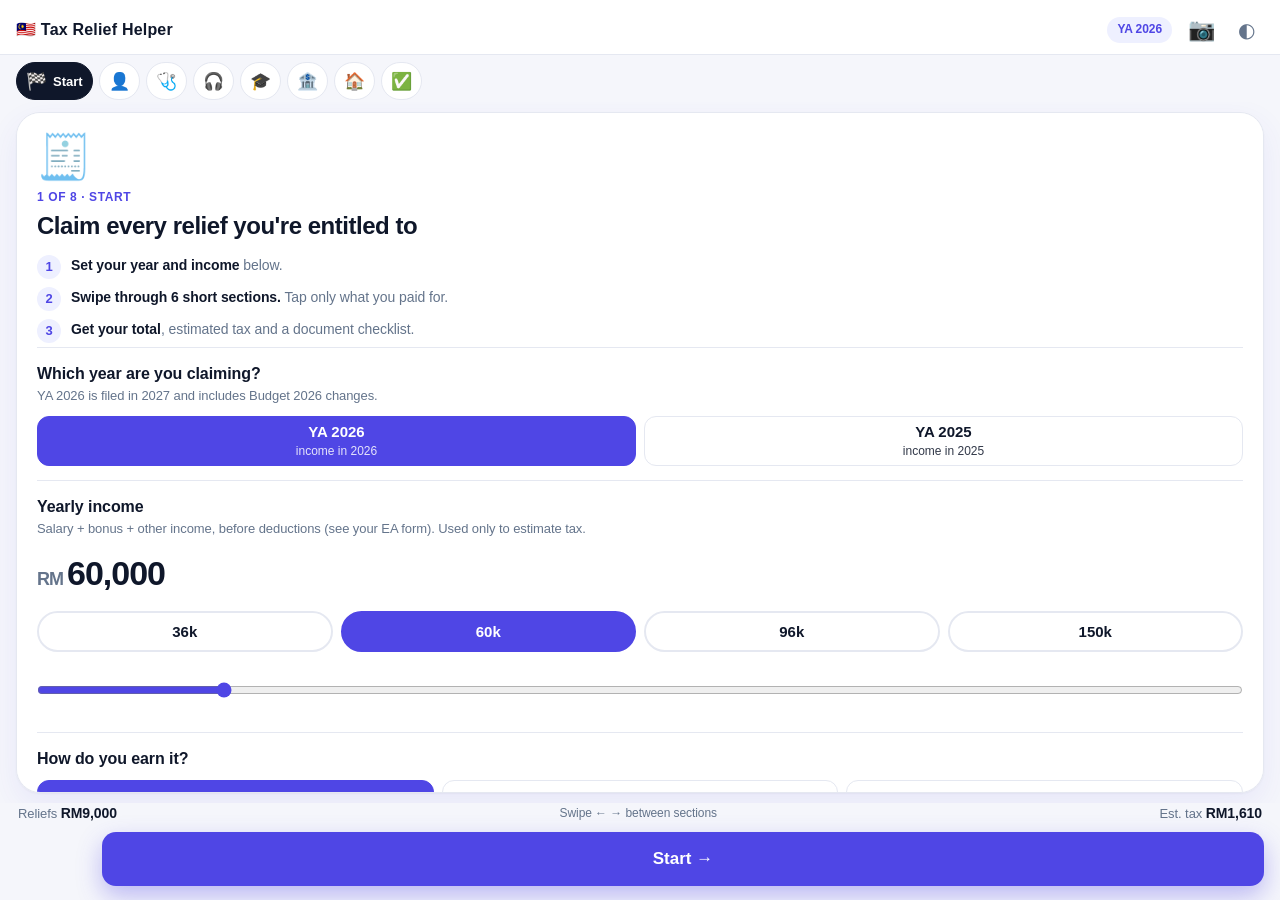
==== commit 17bd4cfb: "Apply Horizon theme to the tax relief app, with matching dark mode Co-Authored-By: Claude Opus 5.5 <" ====
--- a/tax-relief/index.html
+++ b/tax-relief/index.html
@@ -3,29 +3,37 @@
 <head>
 <meta charset="utf-8">
 <meta name="viewport" content="width=device-width, initial-scale=1, viewport-fit=cover, user-scalable=no">
-<meta name="theme-color" content="#0f766e">
+<meta name="theme-color" content="#4f46e5">
 <meta name="apple-mobile-web-app-capable" content="yes">
 <meta name="apple-mobile-web-app-status-bar-style" content="black-translucent">
 <meta name="apple-mobile-web-app-title" content="Relief Helper">
 <title>Tax Relief Helper</title>
 <style>
 :root{
-  --bg:#f4f6f5; --card:#ffffff; --ink:#14201d; --muted:#5c6b67; --line:#dfe5e3;
-  --brand:#0f766e; --brand-ink:#ffffff; --brand-soft:#d9f0ec; --accent:#f59e0b; --danger:#c2410c; --ok:#15803d;
-  --shadow:0 10px 30px rgba(15,40,35,.10);
+  /* Horizon: clean fintech. Indigo accent on cool whites. */
+  --bg:#f5f6fb; --card:#ffffff; --ink:#0f172a; --muted:#64748b; --line:#e5e8f1;
+  --brand:#4f46e5; --brand-ink:#ffffff; --brand-soft:#eef0ff; --accent:#f59e0b; --danger:#dc2626; --ok:#16a34a;
+  --shadow:0 1px 2px rgba(15,23,42,.04), 0 12px 32px rgba(79,70,229,.08);
+  --hero:linear-gradient(135deg,#4f46e5 0%,#6d5df6 55%,#8b7bff 100%);
+  --tab-cur-bg:#0f172a; --tab-cur-ink:#ffffff;
 }
 @media (prefers-color-scheme: dark){
   :root:not([data-theme="light"]){
-    --bg:#0c1311; --card:#15201d; --ink:#e8efed; --muted:#9db0ab; --line:#26332f;
-    --brand:#2dd4bf; --brand-ink:#04201c; --brand-soft:#123a34; --accent:#fbbf24; --danger:#fb923c; --ok:#4ade80;
-    --shadow:0 10px 30px rgba(0,0,0,.4); color-scheme:dark;
+    --bg:#0b1020; --card:#141a2e; --ink:#e7eaf6; --muted:#94a0bf; --line:#252d48;
+    --brand:#8b85ff; --brand-ink:#0b0d24; --brand-soft:#232a55; --accent:#fbbf24; --danger:#f87171; --ok:#4ade80;
+    --shadow:0 12px 32px rgba(0,0,0,.45);
+    --hero:linear-gradient(135deg,#3b33c9 0%,#5546e0 55%,#6f62f0 100%);
+    --tab-cur-bg:#e7eaf6; --tab-cur-ink:#0b1020;
+    color-scheme:dark;
   }
 }
 :root[data-theme="dark"]{
   color-scheme:dark;
-  --bg:#0c1311; --card:#15201d; --ink:#e8efed; --muted:#9db0ab; --line:#26332f;
-  --brand:#2dd4bf; --brand-ink:#04201c; --brand-soft:#123a34; --accent:#fbbf24; --danger:#fb923c; --ok:#4ade80;
-  --shadow:0 10px 30px rgba(0,0,0,.4);
+  --bg:#0b1020; --card:#141a2e; --ink:#e7eaf6; --muted:#94a0bf; --line:#252d48;
+  --brand:#8b85ff; --brand-ink:#0b0d24; --brand-soft:#232a55; --accent:#fbbf24; --danger:#f87171; --ok:#4ade80;
+  --shadow:0 12px 32px rgba(0,0,0,.45);
+  --hero:linear-gradient(135deg,#3b33c9 0%,#5546e0 55%,#6f62f0 100%);
+  --tab-cur-bg:#e7eaf6; --tab-cur-ink:#0b1020;
 }
 *{box-sizing:border-box;-webkit-tap-highlight-color:transparent}
 html,body{margin:0;height:100%;background:var(--bg);color:var(--ink);font:16px/1.45 -apple-system,BlinkMacSystemFont,"Segoe UI",Roboto,Helvetica,Arial,sans-serif;overscroll-behavior:none}
@@ -177,6 +185,20 @@
 .totals b{color:var(--ink);font-variant-numeric:tabular-nums;font-size:14px}
 #hint{flex:1;text-align:center;font-size:12px}
 .inc-chips .chip{flex:1 1 0}
+/* ---- Horizon structure ---- */
+body{font-family:"Inter",-apple-system,BlinkMacSystemFont,"Segoe UI",Roboto,sans-serif;letter-spacing:-.005em}
+header{background:var(--card);box-shadow:0 1px 0 var(--line)}
+header h1{font-weight:800;font-size:16px}
+.card{border-radius:24px;border:1px solid var(--line)}
+h2{font-weight:800;letter-spacing:-.02em}
+.hero{background:var(--hero);border-radius:22px;color:#fff}
+.tabs button{background:var(--card);border:1px solid var(--line)}
+.tabs button.cur{background:var(--tab-cur-bg);color:var(--tab-cur-ink);border-color:var(--tab-cur-bg)}
+.tabs button.done{border-color:color-mix(in srgb,var(--brand) 40%,var(--line))}
+.seg button{border-width:1.5px;border-radius:12px}
+.rel{border-width:1px;border-radius:18px;box-shadow:0 1px 2px rgba(15,23,42,.04)}
+.nav .next{border-radius:14px;box-shadow:0 10px 24px color-mix(in srgb,var(--brand) 35%,transparent)}
+.kicker{color:var(--brand);letter-spacing:.6px}
 </style>
 </head>
 <body>
